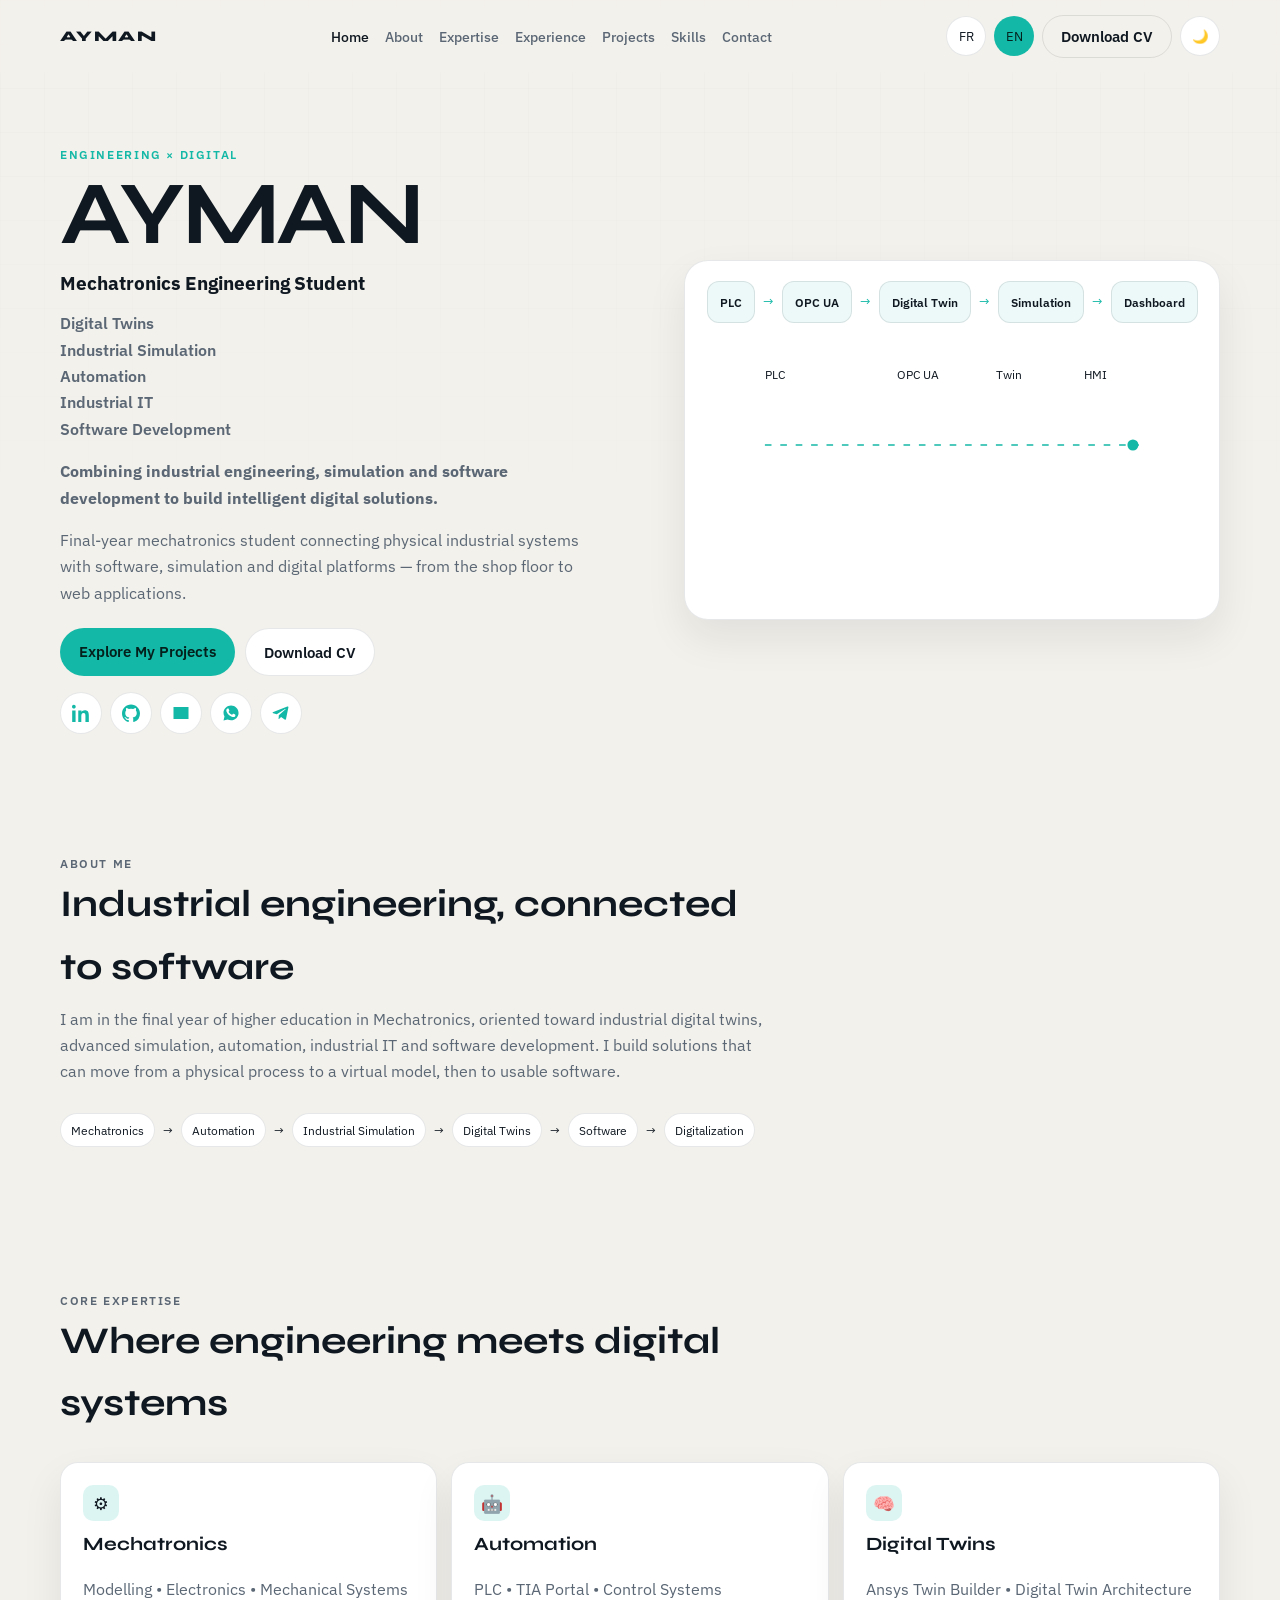
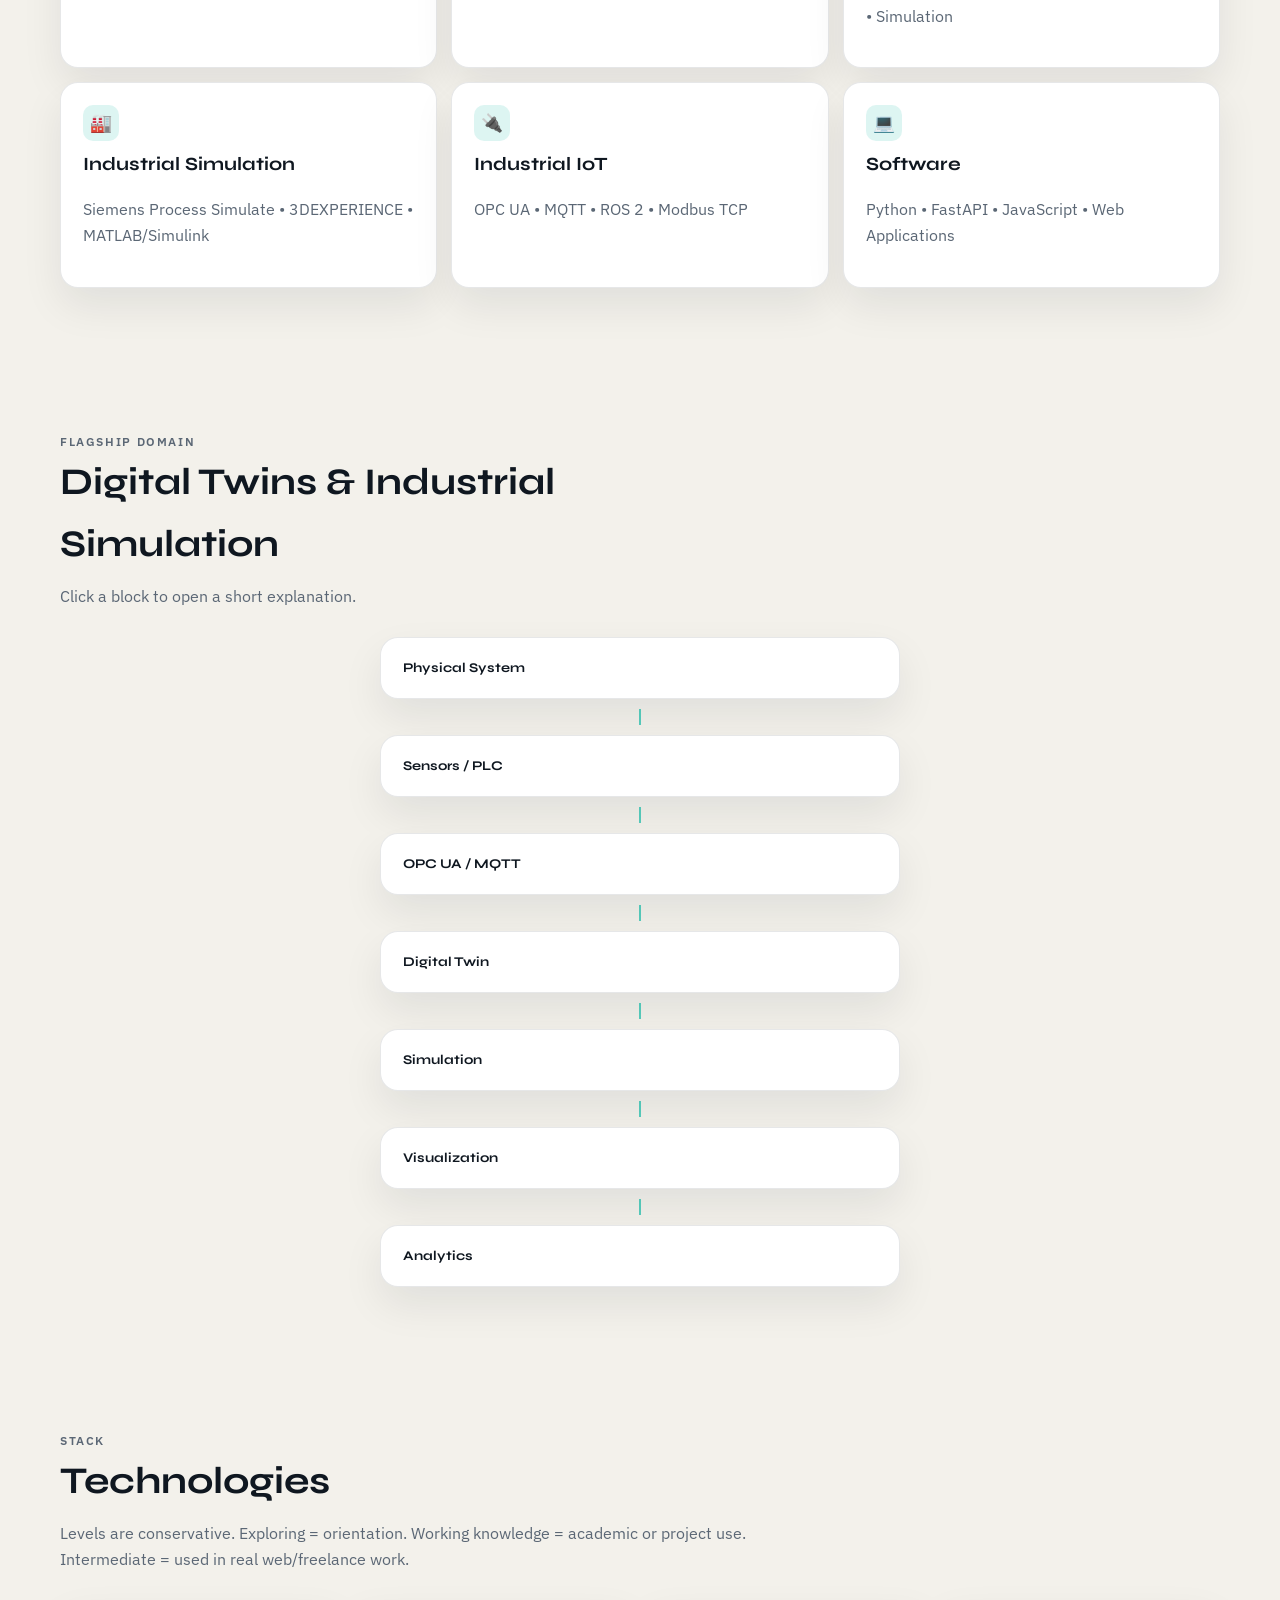
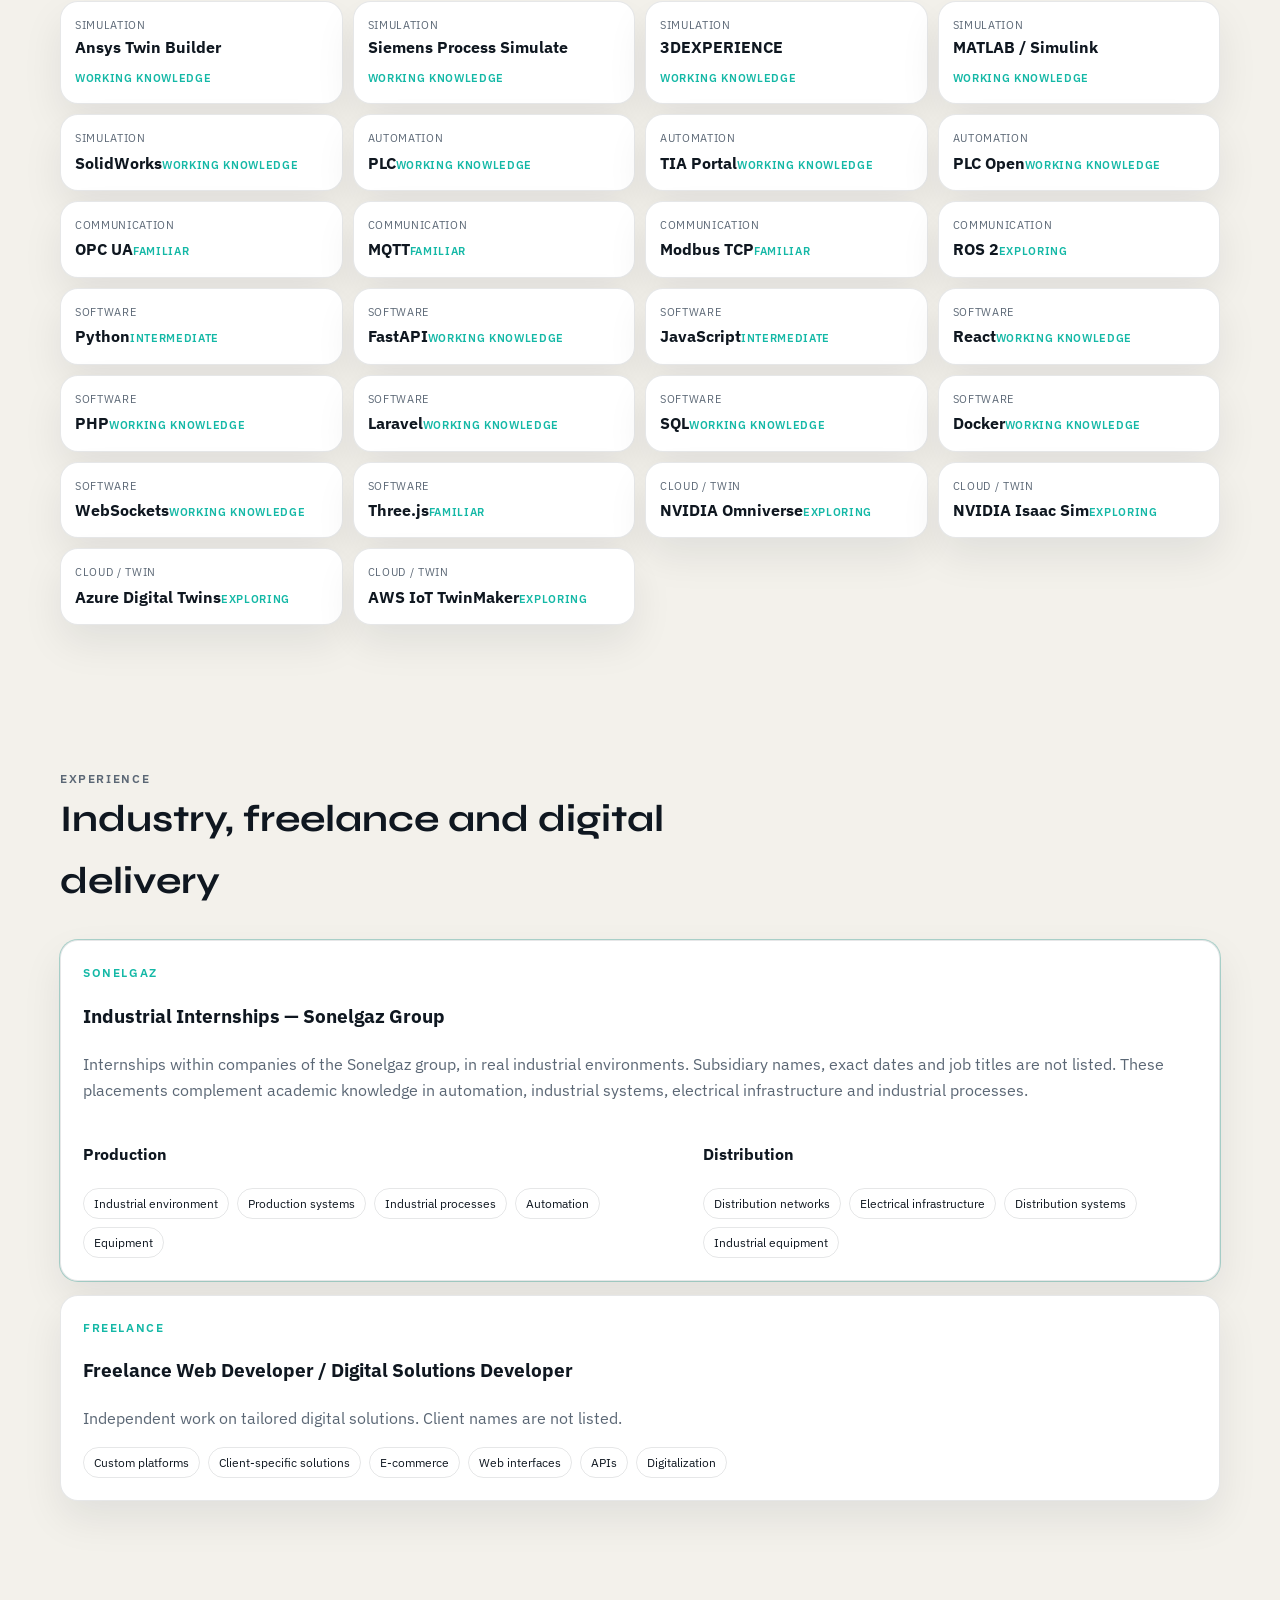
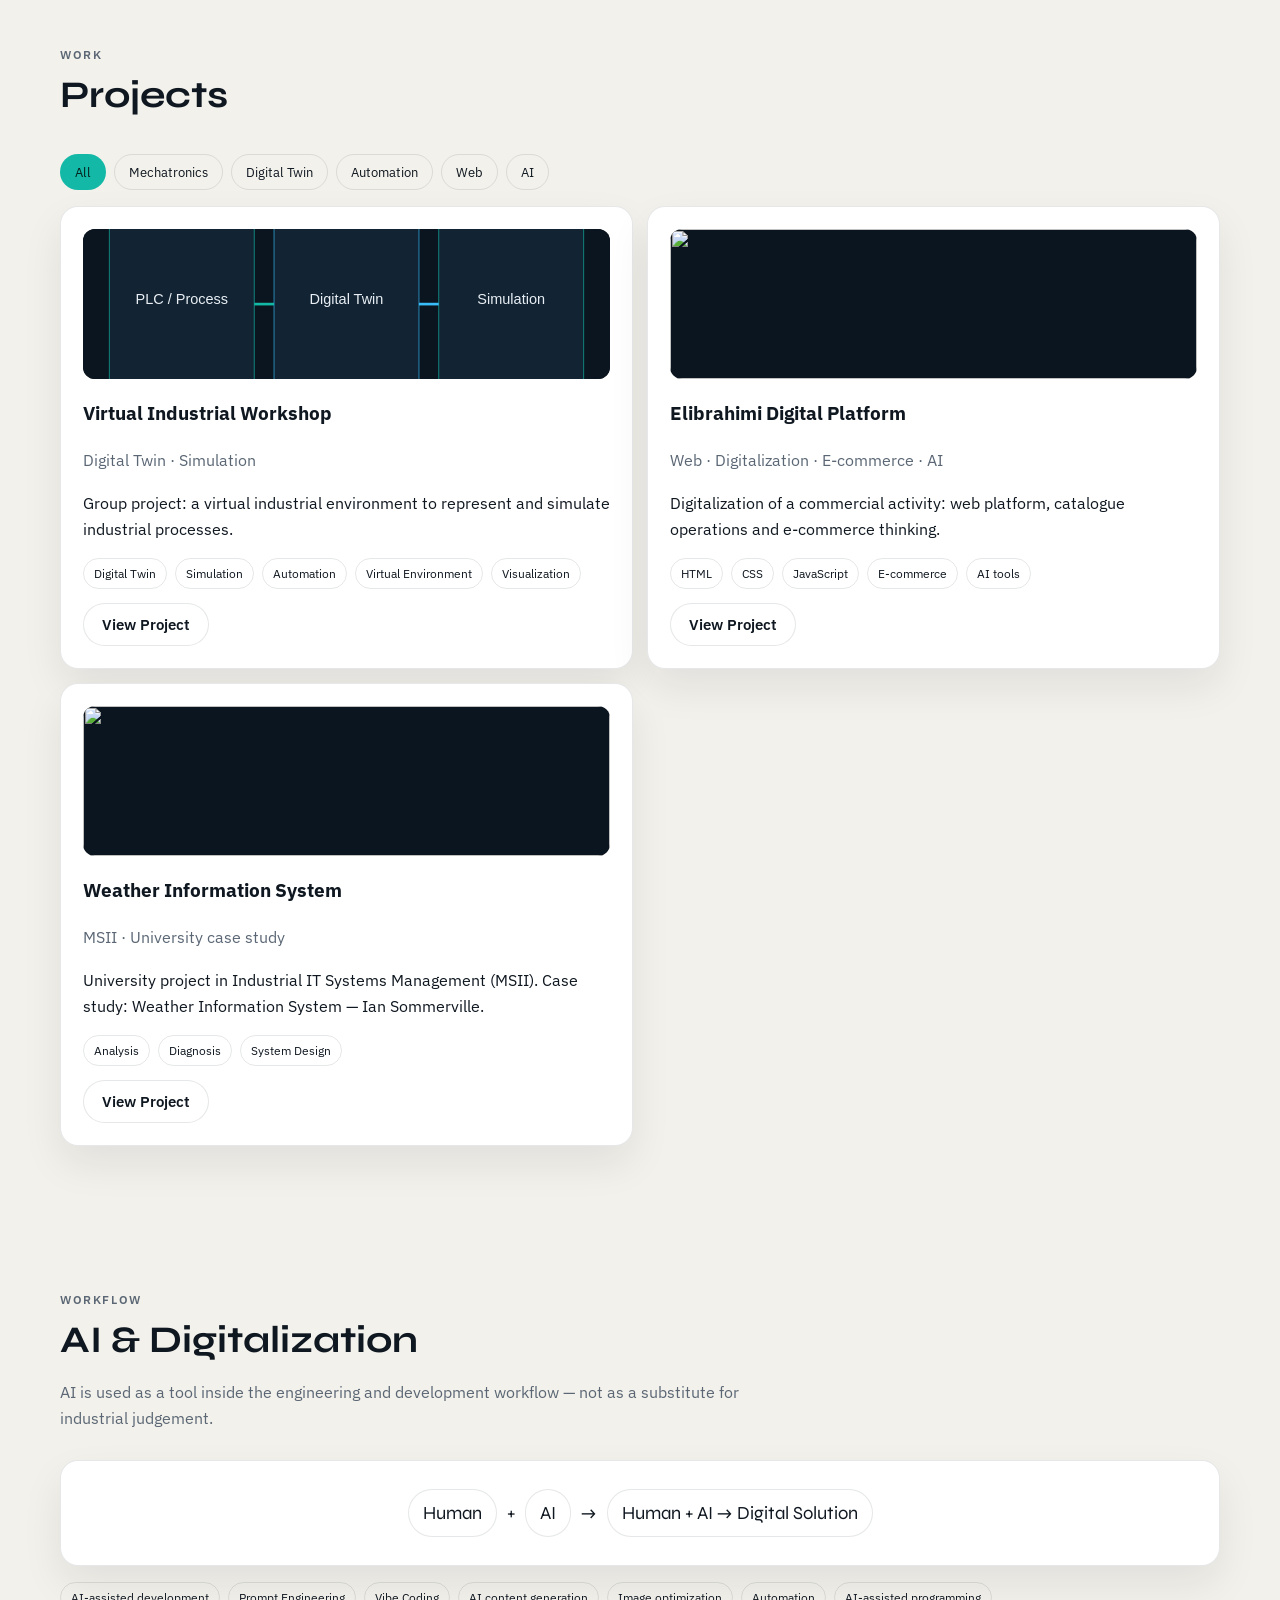
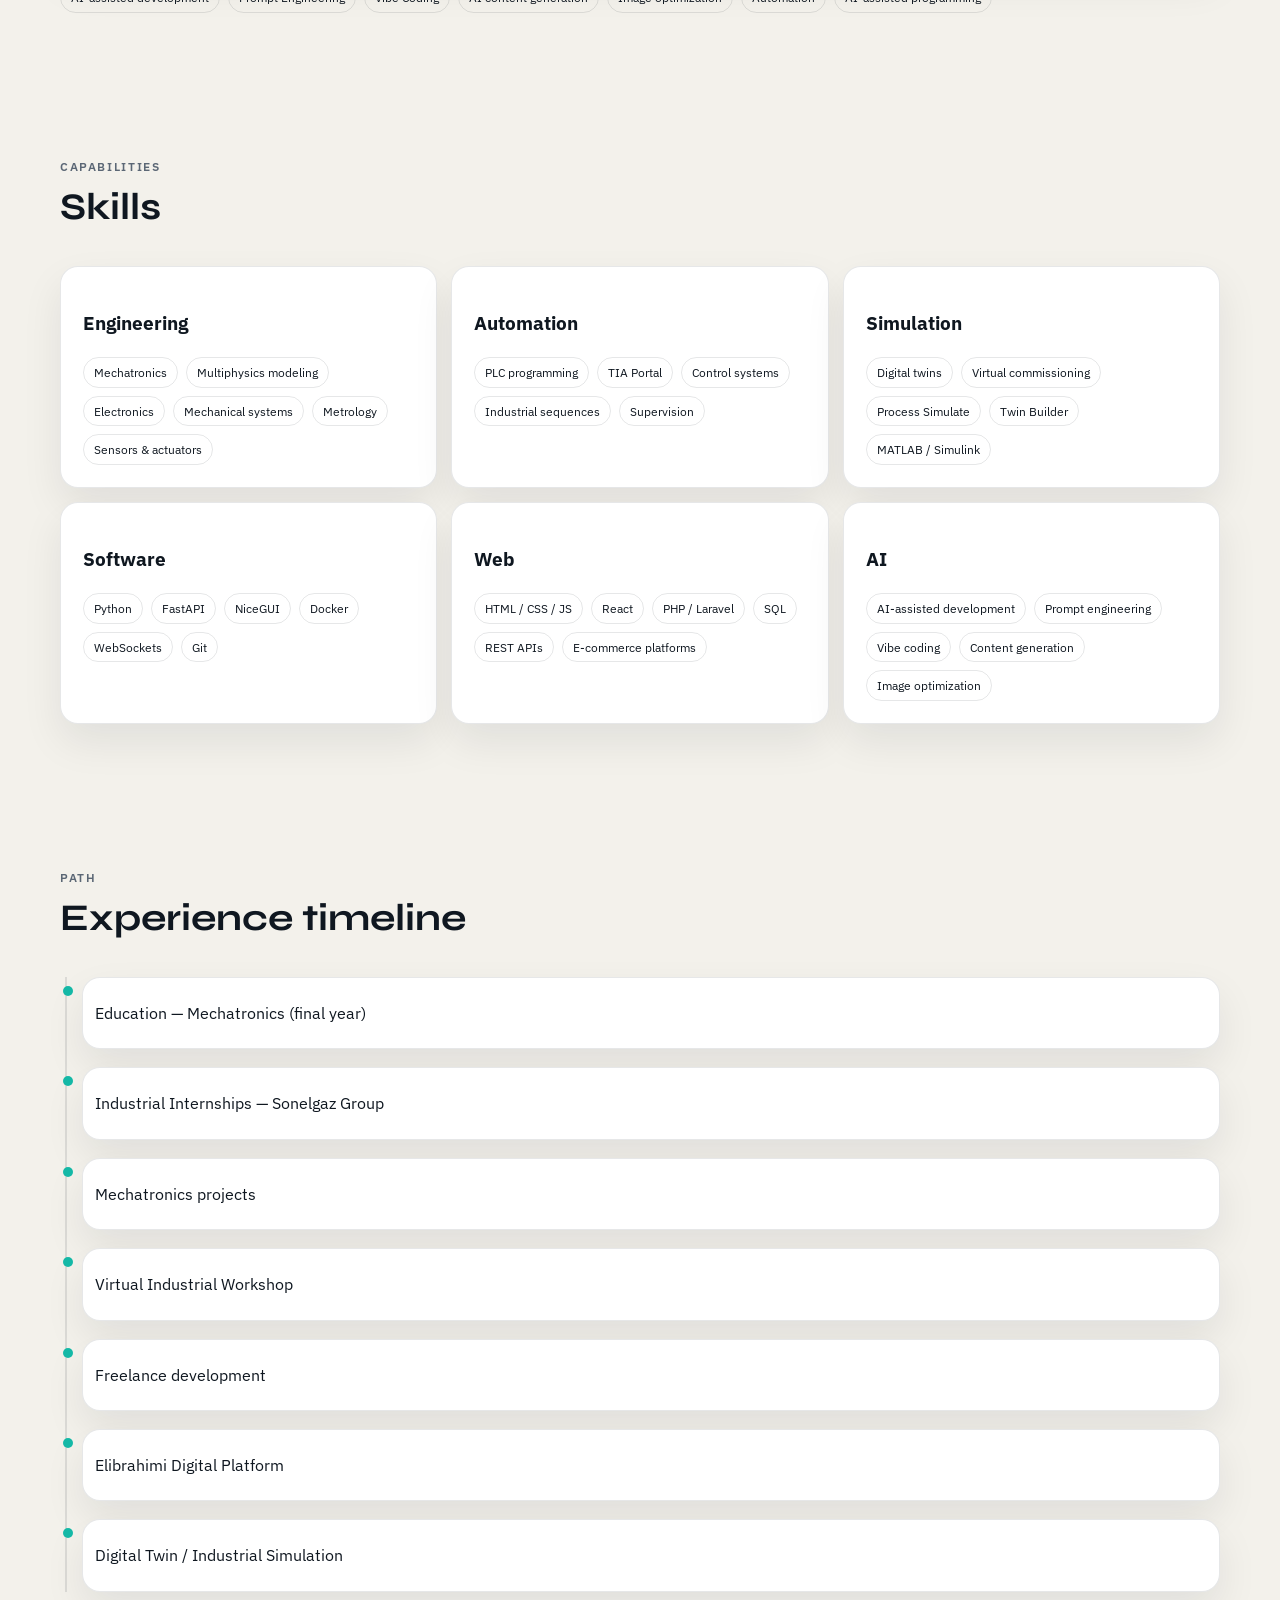
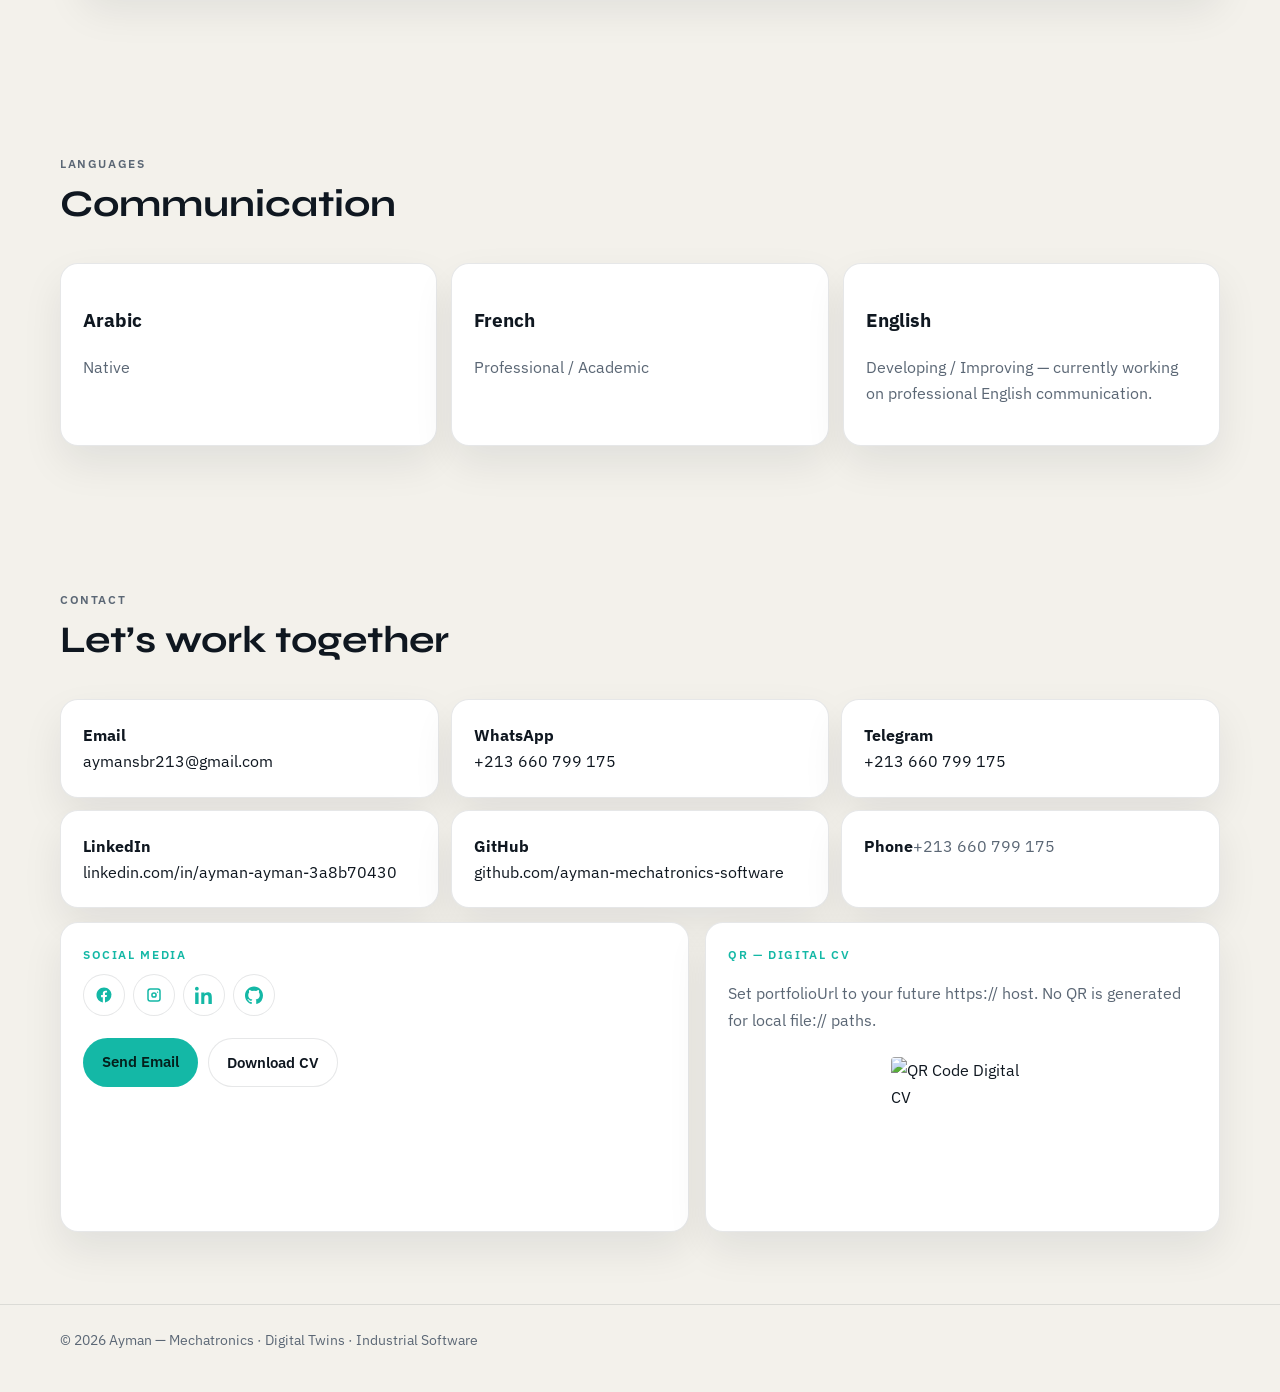
==== index.html @ 6cf3b220 "Publish mechatronics digital portfolio for GitHub Pages Co-authored-by: Cursor <cursoragent@cursor.c" ====
<!DOCTYPE html>
<html lang="en">
<head>
  <meta charset="UTF-8">
  <meta name="viewport" content="width=device-width, initial-scale=1.0">
  <title>Ayman — Mechatronics · Digital Twins · Industrial Automation</title>
  <meta name="description" content="Portfolio of Ayman, mechatronics engineering student: digital twins, industrial simulation, automation, industrial IT, software and web development.">
  <meta name="author" content="Ayman">
  <meta property="og:title" content="Ayman — Mechatronics Engineer / Digital Twin & Industrial Automation">
  <meta property="og:description" content="Combining industrial engineering, simulation and software development to build intelligent digital solutions.">
  <meta property="og:type" content="website">
  <meta name="theme-color" content="#070d14">
  <link rel="icon" href="assets/icons/favicon.svg">
  <link rel="preconnect" href="https://fonts.googleapis.com">
  <link rel="preconnect" href="https://fonts.gstatic.com" crossorigin>
  <link href="https://fonts.googleapis.com/css2?family=IBM+Plex+Sans:wght@400;500;600&amp;family=Syne:wght@700;800&amp;display=swap" rel="stylesheet">
  <link rel="stylesheet" href="css/style.css">
  <link rel="stylesheet" href="css/animations.css">
  <link rel="stylesheet" href="css/responsive.css">
</head>
<body>
  <a class="skip" href="#home">Skip to content</a>

  <header class="nav" id="navbar">
    <div class="wrap nav-inner">
      <a class="logo" href="#home">AYMAN</a>
      <nav aria-label="Primary">
        <ul class="nav-links">
          <li><a href="#home" data-i18n="nav.home">Home</a></li>
          <li><a href="#about" data-i18n="nav.about">About</a></li>
          <li><a href="#expertise" data-i18n="nav.expertise">Expertise</a></li>
          <li><a href="#experience" data-i18n="nav.experience">Experience</a></li>
          <li><a href="#projects" data-i18n="nav.projects">Projects</a></li>
          <li><a href="#skills" data-i18n="nav.skills">Skills</a></li>
          <li><a href="#contact" data-i18n="nav.contact">Contact</a></li>
        </ul>
      </nav>
      <div class="nav-actions">
        <button type="button" class="lang-btn" data-lang="fr" aria-label="Français">FR</button>
        <button type="button" class="lang-btn" data-lang="en" aria-label="English">EN</button>
        <button type="button" class="btn btn-ghost print-hide" id="btnPrint" data-i18n="nav.download">Download CV</button>
        <button type="button" class="icon-btn" id="themeToggle" aria-label="Toggle theme">🌙</button>
        <button type="button" class="hamburger" id="menuBtn" aria-label="Open menu" aria-expanded="false"><span></span><span></span><span></span></button>
      </div>
    </div>
    <div class="mobile-menu" id="mobileMenu"></div>
  </header>

  <main>
    <section class="hero" id="home">
      <div class="wrap hero-grid">
        <div>
          <p class="kicker reveal">Engineering × Digital</p>
          <h1 class="reveal d1">AYMAN</h1>
          <h2 class="reveal d2" data-i18n="hero.role">Mechatronics Engineering Student</h2>
          <ul class="stack-list reveal d2">
            <li data-i18n="hero.line1">Digital Twins</li>
            <li data-i18n="hero.line2">Industrial Simulation</li>
            <li data-i18n="hero.line3">Automation</li>
            <li data-i18n="hero.line4">Industrial IT</li>
            <li data-i18n="hero.line5">Software Development</li>
          </ul>
          <p class="lead reveal d3"><strong data-i18n="hero.pitch"></strong></p>
          <p class="lead reveal d3" data-i18n="hero.intro"></p>
          <div class="cta reveal d3">
            <a class="btn btn-primary" href="#projects" data-i18n="hero.projects">Explore My Projects</a>
            <button type="button" class="btn" id="btnPrintHero" data-i18n="nav.download">Download CV</button>
          </div>
          <div class="socials" id="heroSocials"></div>
        </div>
        <aside class="twin-visual reveal d2" aria-label="Industrial digital twin data flow">
          <div class="flow" id="heroFlow"></div>
          <svg class="twin-svg" id="dataSvg" viewBox="0 0 400 200" role="img" aria-label="Animated data path from PLC to dashboard">
            <path class="flow-line" d="M30 100 H370" />
            <circle class="packet" id="packet" r="5" cx="30" cy="100"></circle>
            <text x="30" y="40" fill="currentColor" font-size="11">PLC</text>
            <text x="150" y="40" fill="currentColor" font-size="11">OPC UA</text>
            <text x="240" y="40" fill="currentColor" font-size="11">Twin</text>
            <text x="320" y="40" fill="currentColor" font-size="11">HMI</text>
          </svg>
        </aside>
      </div>
    </section>

    <section id="about">
      <div class="wrap">
        <div class="section-head">
          <p class="kicker" data-i18n="about.kicker">About Me</p>
          <h2 data-i18n="about.title"></h2>
          <p data-i18n="about.body"></p>
        </div>
        <div class="timeline-row js-reveal">
          <span>Mechatronics</span>→<span>Automation</span>→<span>Industrial Simulation</span>→<span>Digital Twins</span>→<span>Software</span>→<span>Digitalization</span>
        </div>
      </div>
    </section>

    <section id="expertise">
      <div class="wrap">
        <div class="section-head">
          <p class="kicker" data-i18n="expertise.kicker">Core Expertise</p>
          <h2 data-i18n="expertise.title"></h2>
        </div>
        <div class="grid-3" id="expertiseGrid"></div>
      </div>
    </section>

    <section id="digital-twins">
      <div class="wrap">
        <div class="section-head">
          <p class="kicker" data-i18n="twin.kicker"></p>
          <h2 data-i18n="twin.title"></h2>
          <p data-i18n="twin.hint"></p>
        </div>
        <div class="dt-chain js-reveal" id="twinChain"></div>
      </div>
    </section>

    <section id="tech">
      <div class="wrap">
        <div class="section-head">
          <p class="kicker" data-i18n="tech.kicker"></p>
          <h2 data-i18n="tech.title"></h2>
          <p data-i18n="tech.note"></p>
        </div>
        <div class="tech-grid" id="techGrid"></div>
      </div>
    </section>

    <section id="experience">
      <div class="wrap">
        <div class="section-head">
          <p class="kicker" data-i18n="exp.kicker"></p>
          <h2 data-i18n="exp.title"></h2>
        </div>
        <article class="card js-reveal glow-soft">
          <p class="kicker">Sonelgaz</p>
          <h3 data-i18n="exp.sonelgaz"></h3>
          <p class="muted" data-i18n="exp.sonelgaz.body"></p>
          <div class="grid-2" style="margin-top:16px">
            <div>
              <h4 data-i18n="exp.prod">Production</h4>
              <ul class="chips"><li>Industrial environment</li><li>Production systems</li><li>Industrial processes</li><li>Automation</li><li>Equipment</li></ul>
            </div>
            <div>
              <h4 data-i18n="exp.dist">Distribution</h4>
              <ul class="chips"><li>Distribution networks</li><li>Electrical infrastructure</li><li>Distribution systems</li><li>Industrial equipment</li></ul>
            </div>
          </div>
        </article>
        <article class="card js-reveal" style="margin-top:14px">
          <p class="kicker">Freelance</p>
          <h3 data-i18n="exp.freelance"></h3>
          <p class="muted" data-i18n="exp.freelance.body"></p>
          <ul class="chips">
            <li>Custom platforms</li><li>Client-specific solutions</li><li>E-commerce</li>
            <li>Web interfaces</li><li>APIs</li><li>Digitalization</li>
          </ul>
        </article>
      </div>
    </section>

    <section id="projects">
      <div class="wrap">
        <div class="section-head">
          <p class="kicker" data-i18n="projects.kicker"></p>
          <h2 data-i18n="projects.title"></h2>
        </div>
        <div class="filters print-hide" id="projectFilters" role="tablist"></div>
        <div class="projects" id="projectGrid"></div>
      </div>
    </section>

    <section id="ai">
      <div class="wrap">
        <div class="section-head">
          <p class="kicker" data-i18n="ai.kicker"></p>
          <h2 data-i18n="ai.title"></h2>
          <p data-i18n="ai.body"></p>
        </div>
        <div class="card ai-formula js-reveal">
          <span class="ai-pill">Human</span>
          <span>+</span>
          <span class="ai-pill">AI</span>
          <span>→</span>
          <span class="ai-pill" data-i18n="ai.formula">Human + AI → Digital Solution</span>
        </div>
        <ul class="chips js-reveal" style="margin-top:16px">
          <li>AI-assisted development</li><li>Prompt Engineering</li><li>Vibe Coding</li>
          <li>AI content generation</li><li>Image optimization</li><li>Automation</li>
          <li>AI-assisted programming</li>
        </ul>
      </div>
    </section>

    <section id="skills">
      <div class="wrap">
        <div class="section-head">
          <p class="kicker" data-i18n="skills.kicker"></p>
          <h2 data-i18n="skills.title"></h2>
        </div>
        <div class="grid-3" id="skillsGrid"></div>
      </div>
    </section>

    <section id="timeline">
      <div class="wrap">
        <div class="section-head">
          <p class="kicker" data-i18n="time.kicker"></p>
          <h2 data-i18n="time.title"></h2>
        </div>
        <div class="v-timeline" id="pathTimeline"></div>
      </div>
    </section>

    <section id="languages">
      <div class="wrap">
        <div class="section-head">
          <p class="kicker" data-i18n="lang.kicker"></p>
          <h2 data-i18n="lang.title"></h2>
        </div>
        <div class="grid-3">
          <article class="card"><h3 data-i18n="lang.ar"></h3><p class="muted" data-i18n="lang.ar.l"></p></article>
          <article class="card"><h3 data-i18n="lang.fr"></h3><p class="muted" data-i18n="lang.fr.l"></p></article>
          <article class="card"><h3 data-i18n="lang.en"></h3><p class="muted" data-i18n="lang.en.l"></p></article>
        </div>
      </div>
    </section>

    <section id="contact">
      <div class="wrap">
        <div class="section-head">
          <p class="kicker" data-i18n="contact.kicker"></p>
          <h2 data-i18n="contact.title"></h2>
        </div>
        <div class="contact-grid" id="contactGrid"></div>
        <div class="grid-2" style="margin-top:14px">
          <article class="card">
            <p class="kicker" data-i18n="contact.social"></p>
            <div class="socials" id="contactSocials"></div>
            <div class="cta">
              <a class="btn btn-primary" id="mailBtn" href="mailto:aymansbr213@gmail.com" data-i18n="contact.send">Send Email</a>
              <button type="button" class="btn print-hide" id="btnPrint2" data-i18n="nav.download">Download CV</button>
            </div>
          </article>
          <article class="card qr">
            <p class="kicker" data-i18n="contact.qr"></p>
            <p class="muted" id="qrHint" data-i18n="contact.qr.hint"></p>
            <div id="qrMount"></div>
          </article>
        </div>
      </div>
    </section>
  </main>

  <footer>
    <div class="wrap">© <span id="year"></span> Ayman — <span data-i18n="footer"></span></div>
  </footer>

  <div class="modal" id="modal" role="dialog" aria-modal="true" aria-labelledby="modalTitle" hidden>
    <div class="modal-panel">
      <h3 id="modalTitle"></h3>
      <div id="modalBody"></div>
      <button type="button" class="btn" id="modalClose" data-i18n="projects.close">Close</button>
    </div>
  </div>

  <script src="js/config.js"></script>
  <script src="js/i18n.js"></script>
  <script src="js/navigation.js"></script>
  <script src="js/animations.js"></script>
  <script src="js/projects.js"></script>
  <script src="js/skills.js"></script>
  <script src="js/contact.js"></script>
  <script src="js/main.js"></script>
</body>
</html>
---- css/style.css ----
/* Design system — Industrial / Digital / Engineering / Premium */
:root {
  --primary: #14b8a6;
  --primary-2: #0f766e;
  --secondary: #38bdf8;
  --background: #f3f1eb;
  --surface: #ffffff;
  --text: #0f1720;
  --muted: #5b6775;
  --border: rgba(15, 23, 32, 0.1);
  --shadow: 0 18px 40px rgba(15, 23, 32, 0.08);
  --glow: rgba(20, 184, 166, 0.16);
  --nav: rgba(243, 241, 235, 0.88);
  --radius: 18px;
  --radius-sm: 10px;
  --space: 8px;
  --max: 1160px;
  --font: "IBM Plex Sans", system-ui, sans-serif;
  --display: "Syne", "IBM Plex Sans", sans-serif;
  --focus: 2px solid var(--primary);
}

html[data-theme="dark"] {
  --background: #070d14;
  --surface: #101922;
  --text: #e8eef4;
  --muted: #93a4b3;
  --border: rgba(232, 238, 244, 0.1);
  --shadow: 0 18px 40px rgba(0, 0, 0, 0.35);
  --glow: rgba(20, 184, 166, 0.14);
  --nav: rgba(7, 13, 20, 0.84);
  --primary: #2dd4bf;
  --secondary: #7dd3fc;
}

*, *::before, *::after { box-sizing: border-box; }
html { scroll-behavior: smooth; }
body {
  margin: 0;
  font-family: var(--font);
  background:
    radial-gradient(800px 360px at 88% -8%, var(--glow), transparent 60%),
    var(--background);
  color: var(--text);
  line-height: 1.65;
}
body::before {
  content: "";
  position: fixed;
  inset: 0;
  pointer-events: none;
  opacity: 0.16;
  background-image:
    linear-gradient(var(--border) 1px, transparent 1px),
    linear-gradient(90deg, var(--border) 1px, transparent 1px);
  background-size: 44px 44px;
  mask-image: linear-gradient(#000, transparent 70%);
}
img { max-width: 100%; display: block; }
a { color: inherit; }
button, a { -webkit-tap-highlight-color: transparent; }
:focus-visible { outline: var(--focus); outline-offset: 3px; }

.skip {
  position: absolute;
  left: -999px;
  top: 8px;
  z-index: 80;
  background: var(--primary);
  color: #04201c;
  padding: 8px 12px;
}
.skip:focus { left: 8px; }

.wrap {
  width: min(var(--max), calc(100% - 36px));
  margin: 0 auto;
  position: relative;
}

/* Navbar */
.nav {
  position: sticky;
  top: 0;
  z-index: 50;
  backdrop-filter: blur(16px);
  background: var(--nav);
  border-bottom: 1px solid transparent;
  transition: border-color 0.25s ease, box-shadow 0.25s ease;
}
.nav.is-scrolled {
  border-bottom-color: var(--border);
  box-shadow: var(--shadow);
}
.nav-inner {
  display: flex;
  align-items: center;
  justify-content: space-between;
  min-height: 72px;
  gap: 12px;
}
.logo {
  font-family: var(--display);
  font-weight: 800;
  letter-spacing: 0.12em;
  text-decoration: none;
  font-size: 0.92rem;
}
.nav-links {
  display: flex;
  gap: 16px;
  list-style: none;
  margin: 0;
  padding: 0;
}
.nav-links a {
  text-decoration: none;
  color: var(--muted);
  font-size: 0.88rem;
  font-weight: 500;
}
.nav-links a:hover,
.nav-links a[aria-current="true"] { color: var(--text); }
.nav-actions { display: flex; align-items: center; gap: 8px; }

.btn, .icon-btn, .lang-btn {
  border: 1px solid var(--border);
  background: var(--surface);
  color: var(--text);
  border-radius: 999px;
  cursor: pointer;
  font-family: inherit;
}
.icon-btn, .lang-btn {
  min-width: 40px;
  height: 40px;
  display: grid;
  place-items: center;
  padding: 0 10px;
}
.lang-btn[aria-pressed="true"] {
  background: var(--primary);
  color: #04201c;
  border-color: transparent;
}
.btn {
  text-decoration: none;
  padding: 11px 18px;
  font-weight: 600;
  font-size: 0.92rem;
  display: inline-flex;
  align-items: center;
  gap: 8px;
}
.btn-primary {
  background: var(--primary);
  color: #04201c;
  border-color: transparent;
}
.btn-ghost { background: transparent; }
.hamburger {
  display: none;
  width: 40px;
  height: 40px;
  border: 1px solid var(--border);
  border-radius: var(--radius-sm);
  background: transparent;
  cursor: pointer;
}
.hamburger span {
  display: block;
  width: 17px;
  height: 2px;
  margin: 4px auto;
  background: var(--text);
  transition: transform 0.2s ease, opacity 0.2s ease;
}
.hamburger.is-open span:nth-child(1) { transform: translateY(6px) rotate(45deg); }
.hamburger.is-open span:nth-child(2) { opacity: 0; }
.hamburger.is-open span:nth-child(3) { transform: translateY(-6px) rotate(-45deg); }
.mobile-menu { display: none; }
.mobile-menu.is-open {
  display: block;
  border-top: 1px solid var(--border);
  padding: 8px 18px 16px;
}
.mobile-menu a { display: block; padding: 10px 0; text-decoration: none; }

/* Hero */
.hero { padding: 72px 0 48px; }
.hero-grid {
  display: grid;
  grid-template-columns: 1.05fr 0.95fr;
  gap: 32px;
  align-items: center;
}
.kicker {
  color: var(--primary);
  letter-spacing: 0.14em;
  text-transform: uppercase;
  font-size: 0.72rem;
  font-weight: 600;
  margin: 0 0 10px;
}
.hero h1 {
  font-family: var(--display);
  font-size: clamp(3rem, 7vw, 5.6rem);
  line-height: 0.9;
  margin: 0 0 12px;
  letter-spacing: -0.04em;
}
.hero h2 { margin: 0 0 12px; font-size: 1.2rem; }
.stack-list {
  margin: 0 0 16px;
  padding: 0;
  list-style: none;
  color: var(--muted);
  font-weight: 600;
}
.lead { color: var(--muted); max-width: 540px; }
.cta { display: flex; flex-wrap: wrap; gap: 10px; margin: 22px 0 16px; }
.socials { display: flex; flex-wrap: wrap; gap: 8px; }
.socials a {
  width: 42px;
  height: 42px;
  border: 1px solid var(--border);
  border-radius: 50%;
  display: grid;
  place-items: center;
  background: var(--surface);
  position: relative;
}
.socials a img { width: 18px; height: 18px; }
.socials a:hover { transform: translateY(-2px); }
.tooltip {
  position: absolute;
  bottom: calc(100% + 8px);
  left: 50%;
  transform: translateX(-50%);
  background: var(--text);
  color: var(--background);
  font-size: 0.7rem;
  padding: 4px 8px;
  border-radius: 6px;
  white-space: nowrap;
  opacity: 0;
  pointer-events: none;
}
.socials a:hover .tooltip,
.socials a:focus-visible .tooltip { opacity: 1; }

/* Twin visual */
.twin-visual {
  background: var(--surface);
  border: 1px solid var(--border);
  border-radius: 24px;
  padding: 20px;
  box-shadow: var(--shadow);
  min-height: 360px;
}
.flow {
  display: flex;
  flex-wrap: wrap;
  justify-content: center;
  gap: 8px;
  align-items: center;
}
.flow-node {
  border: 1px solid var(--border);
  border-radius: 12px;
  padding: 10px 12px;
  font-size: 0.78rem;
  font-weight: 600;
  background: color-mix(in srgb, var(--primary) 8%, var(--surface));
}
.flow-arrow { color: var(--primary); font-size: 0.8rem; }
.twin-svg { width: 100%; height: 220px; margin-top: 12px; }
.packet { fill: var(--primary); }

section { padding: 72px 0; }
.section-head { margin-bottom: 28px; max-width: 720px; }
.section-head h2 {
  font-family: var(--display);
  font-size: clamp(1.6rem, 3.4vw, 2.35rem);
  margin: 0 0 8px;
}
.section-head p { margin: 0; color: var(--muted); }

.card, .skill-card, .project-card, .tech-card {
  background: var(--surface);
  border: 1px solid var(--border);
  border-radius: var(--radius);
  padding: 22px;
  box-shadow: var(--shadow);
}
.grid-2 { display: grid; grid-template-columns: 1.1fr 0.9fr; gap: 16px; }
.grid-3 { display: grid; grid-template-columns: repeat(3, 1fr); gap: 14px; }
.chips { display: flex; flex-wrap: wrap; gap: 8px; margin: 12px 0 0; padding: 0; list-style: none; }
.chips li, .badge {
  border: 1px solid var(--border);
  border-radius: 999px;
  padding: 4px 10px;
  font-size: 0.78rem;
}
.muted { color: var(--muted); }
.timeline-row {
  display: flex;
  flex-wrap: wrap;
  gap: 8px;
  align-items: center;
  margin-top: 18px;
  font-size: 0.78rem;
}
.timeline-row span {
  border: 1px solid var(--border);
  border-radius: 999px;
  padding: 6px 10px;
  background: var(--surface);
}

.expertise-card h3 { margin: 8px 0 6px; font-family: var(--display); }
.icon-mark {
  width: 36px;
  height: 36px;
  border-radius: 10px;
  display: grid;
  place-items: center;
  background: color-mix(in srgb, var(--primary) 14%, transparent);
  font-size: 1.1rem;
}

.dt-chain { display: grid; gap: 10px; max-width: 520px; margin: 0 auto; }
.dt-node {
  width: 100%;
  text-align: left;
  cursor: pointer;
  font-family: inherit;
  color: var(--text);
}
.dt-node strong { display: block; font-family: var(--display); }
.dt-connector {
  width: 2px;
  height: 16px;
  background: var(--primary);
  margin: 0 auto;
  opacity: 0.7;
}

.tech-grid { display: grid; grid-template-columns: repeat(4, 1fr); gap: 10px; }
.tech-card { padding: 14px; }
.tech-card .cat { font-size: 0.7rem; color: var(--muted); text-transform: uppercase; letter-spacing: 0.06em; }
.level {
  display: inline-block;
  margin-top: 8px;
  font-size: 0.7rem;
  letter-spacing: 0.06em;
  text-transform: uppercase;
  color: var(--primary);
  font-weight: 600;
}

.filters { display: flex; flex-wrap: wrap; gap: 8px; margin-bottom: 16px; }
.filters button {
  border: 1px solid var(--border);
  background: transparent;
  color: var(--text);
  border-radius: 999px;
  padding: 8px 14px;
  cursor: pointer;
  font-family: inherit;
}
.filters button[aria-pressed="true"] {
  background: var(--primary);
  color: #04201c;
  border-color: transparent;
}
.projects { display: grid; grid-template-columns: repeat(2, 1fr); gap: 14px; }
.project-card img {
  width: 100%;
  height: 150px;
  object-fit: cover;
  border-radius: 12px;
  margin-bottom: 12px;
  background: #0b1520;
}
.project-card[hidden] { display: none !important; }

.v-timeline { position: relative; padding-left: 22px; }
.v-timeline::before {
  content: "";
  position: absolute;
  left: 5px;
  top: 0;
  bottom: 0;
  width: 2px;
  background: var(--border);
}
.v-item { position: relative; margin-bottom: 18px; padding-left: 12px; }
.v-item::before {
  content: "";
  position: absolute;
  left: -20px;
  top: 8px;
  width: 10px;
  height: 10px;
  border-radius: 50%;
  background: var(--primary);
}

.ai-formula {
  display: flex;
  flex-wrap: wrap;
  gap: 10px;
  align-items: center;
  justify-content: center;
  padding: 28px 16px;
  text-align: center;
  font-family: var(--display);
  font-size: 1.15rem;
}
.ai-pill {
  border: 1px solid var(--border);
  border-radius: 999px;
  padding: 8px 14px;
  background: var(--surface);
}

.contact-grid { display: grid; grid-template-columns: repeat(3, 1fr); gap: 12px; }
.contact-grid a { text-decoration: none; display: block; }
.qr img { width: 160px; height: 160px; margin: 12px auto 0; background: #fff; padding: 8px; border-radius: 12px; }

.modal {
  position: fixed;
  inset: 0;
  z-index: 70;
  display: none;
  place-items: center;
  padding: 20px;
  background: rgba(4, 10, 16, 0.55);
}
.modal.is-open { display: grid; }
.modal-panel {
  width: min(680px, 100%);
  max-height: 86vh;
  overflow: auto;
  background: var(--surface);
  color: var(--text);
  border-radius: 20px;
  padding: 24px;
  border: 1px solid var(--border);
}
footer {
  border-top: 1px solid var(--border);
  padding: 24px 0 40px;
  color: var(--muted);
  font-size: 0.88rem;
}

@media print {
  :root, html[data-theme="dark"] {
    --background: #fff;
    --surface: #fff;
    --text: #111;
    --muted: #444;
    --border: #ddd;
    --shadow: none;
  }
  body { background: #fff; }
  body::before, .nav, .hamburger, .mobile-menu, .cta, .filters, .print-hide, .icon-btn, .lang-btn, .twin-visual, .modal { display: none !important; }
  .hero-grid, .grid-2, .grid-3, .projects, .contact-grid, .tech-grid { grid-template-columns: 1fr !important; }
  .card, .project-card { break-inside: avoid; box-shadow: none; }
  .project-card[hidden] { display: block !important; }
}
---- css/animations.css ----
/* Motion — keep light; disabled when prefers-reduced-motion */
.reveal {
  opacity: 0;
  transform: translateY(16px);
  animation: rise 0.7s ease forwards;
}
.d1 { animation-delay: 0.08s; }
.d2 { animation-delay: 0.16s; }
.d3 { animation-delay: 0.24s; }
@keyframes rise {
  to { opacity: 1; transform: none; }
}

.btn, .icon-btn, .card, .expertise-card, .tech-card, .project-card, .dt-node {
  transition: transform 0.22s ease, box-shadow 0.22s ease, border-color 0.22s ease;
}
.btn:hover, .icon-btn:hover {
  transform: translateY(-2px);
  box-shadow: var(--shadow);
}
.expertise-card:hover, .tech-card:hover, .project-card:hover, .dt-node:hover {
  transform: translateY(-4px);
}

.js-reveal { opacity: 0; transform: translateY(14px); }
.js-reveal.is-inview,
.v-item.is-inview,
.tech-card.is-inview,
.expertise-card.is-inview { animation: rise 0.6s ease forwards; }

.glow-soft {
  box-shadow: 0 0 0 1px color-mix(in srgb, var(--primary) 25%, var(--border)), var(--shadow);
}

@keyframes dash {
  to { stroke-dashoffset: -40; }
}
.flow-line {
  stroke: var(--primary);
  stroke-width: 1.5;
  fill: none;
  stroke-dasharray: 6 8;
  animation: dash 1.4s linear infinite;
}

.modal-panel {
  animation: pop 0.22s ease;
}
@keyframes pop {
  from { opacity: 0; transform: translateY(10px) scale(0.98); }
  to { opacity: 1; transform: none; }
}

@media (prefers-reduced-motion: reduce) {
  html { scroll-behavior: auto; }
  .reveal, .is-inview, .modal-panel, .flow-line, .btn, .card, .expertise-card {
    animation: none !important;
    transition: none !important;
    opacity: 1 !important;
    transform: none !important;
  }
}
---- css/responsive.css ----
@media (max-width: 1020px) {
  .hero-grid,
  .grid-2,
  .grid-3,
  .projects,
  .contact-grid { grid-template-columns: 1fr 1fr; }
  .tech-grid { grid-template-columns: 1fr 1fr; }
}

@media (max-width: 760px) {
  .nav-links,
  .nav-actions .btn { display: none; }
  .hamburger { display: block; }
  .hero-grid,
  .grid-2,
  .grid-3,
  .projects,
  .contact-grid,
  .tech-grid { grid-template-columns: 1fr; }
  .hero { padding-top: 36px; }
  .twin-svg { height: 180px; }
  .socials a { width: 44px; height: 44px; }
}
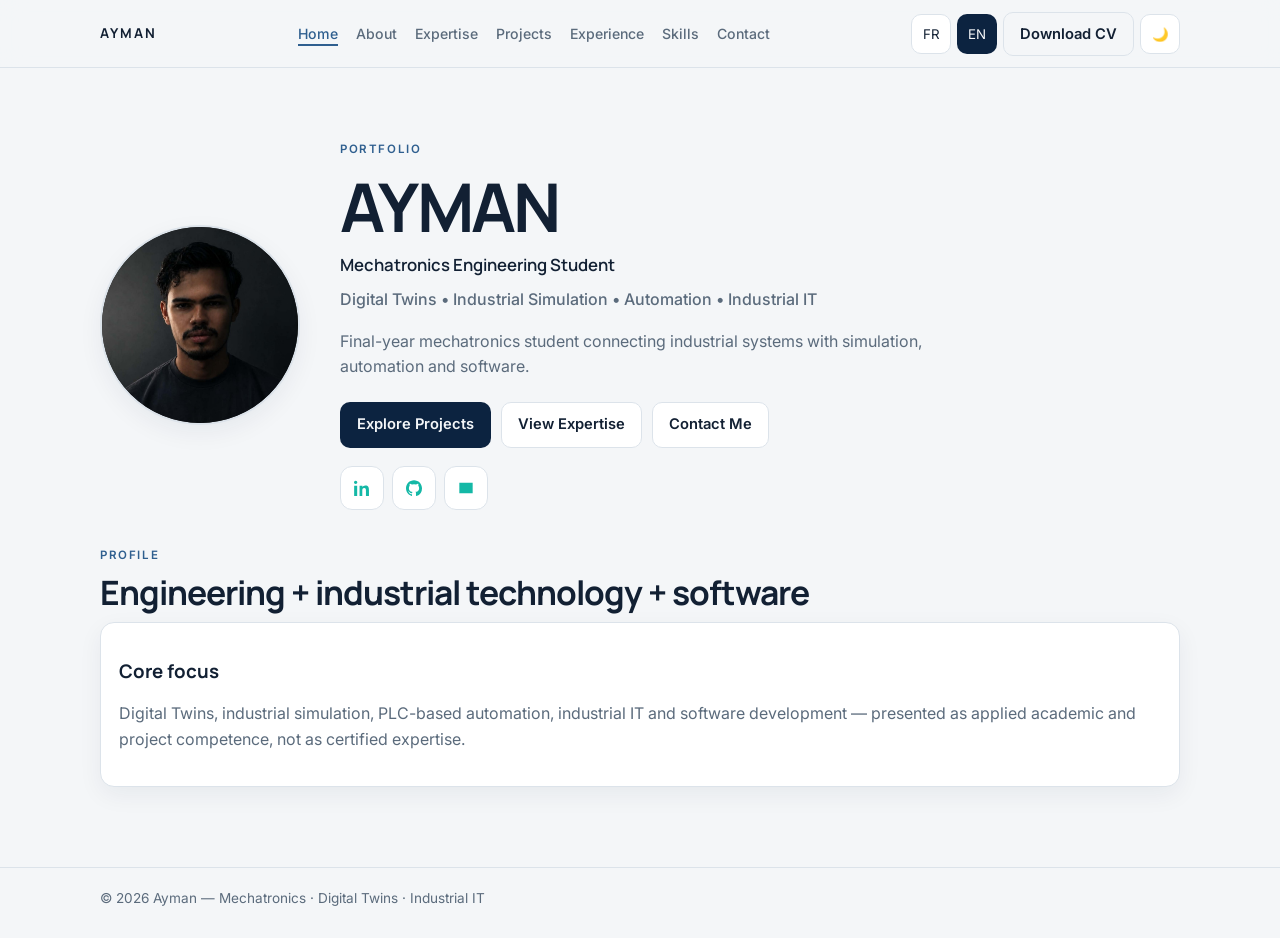
==== commit 7b74d99d: "Publish the multi-page portfolio with portrait photo. Restructure into separate pages, remove the El" ====
--- a/index.html
+++ b/index.html
@@ -3,275 +3,58 @@
 <head>
   <meta charset="UTF-8">
   <meta name="viewport" content="width=device-width, initial-scale=1.0">
-  <title>Ayman — Mechatronics · Digital Twins · Industrial Automation</title>
-  <meta name="description" content="Portfolio of Ayman, mechatronics engineering student: digital twins, industrial simulation, automation, industrial IT, software and web development.">
-  <meta name="author" content="Ayman">
-  <meta property="og:title" content="Ayman — Mechatronics Engineer / Digital Twin & Industrial Automation">
-  <meta property="og:description" content="Combining industrial engineering, simulation and software development to build intelligent digital solutions.">
+  <title>Ayman — Mechatronics Engineering Student</title>
+  <meta name="description" content="Ayman, final-year mechatronics student: digital twins, industrial simulation, automation and industrial IT.">
+  <meta property="og:title" content="Ayman — Mechatronics · Digital Twins · Automation">
+  <meta property="og:description" content="Engineering, industrial technology and software.">
   <meta property="og:type" content="website">
-  <meta name="theme-color" content="#070d14">
+  <meta property="og:image" content="https://ayman-mechatronics-software.github.io/portfolio/assets/images/ayman.jpg">
+  <meta name="theme-color" content="#0c2340">
   <link rel="icon" href="assets/icons/favicon.svg">
   <link rel="preconnect" href="https://fonts.googleapis.com">
   <link rel="preconnect" href="https://fonts.gstatic.com" crossorigin>
-  <link href="https://fonts.googleapis.com/css2?family=IBM+Plex+Sans:wght@400;500;600&amp;family=Syne:wght@700;800&amp;display=swap" rel="stylesheet">
+  <link href="https://fonts.googleapis.com/css2?family=Inter:wght@400;500;600&amp;family=Manrope:wght@600;700;800&amp;display=swap" rel="stylesheet">
   <link rel="stylesheet" href="css/style.css">
   <link rel="stylesheet" href="css/animations.css">
   <link rel="stylesheet" href="css/responsive.css">
 </head>
-<body>
-  <a class="skip" href="#home">Skip to content</a>
-
-  <header class="nav" id="navbar">
-    <div class="wrap nav-inner">
-      <a class="logo" href="#home">AYMAN</a>
-      <nav aria-label="Primary">
-        <ul class="nav-links">
-          <li><a href="#home" data-i18n="nav.home">Home</a></li>
-          <li><a href="#about" data-i18n="nav.about">About</a></li>
-          <li><a href="#expertise" data-i18n="nav.expertise">Expertise</a></li>
-          <li><a href="#experience" data-i18n="nav.experience">Experience</a></li>
-          <li><a href="#projects" data-i18n="nav.projects">Projects</a></li>
-          <li><a href="#skills" data-i18n="nav.skills">Skills</a></li>
-          <li><a href="#contact" data-i18n="nav.contact">Contact</a></li>
-        </ul>
-      </nav>
-      <div class="nav-actions">
-        <button type="button" class="lang-btn" data-lang="fr" aria-label="Français">FR</button>
-        <button type="button" class="lang-btn" data-lang="en" aria-label="English">EN</button>
-        <button type="button" class="btn btn-ghost print-hide" id="btnPrint" data-i18n="nav.download">Download CV</button>
-        <button type="button" class="icon-btn" id="themeToggle" aria-label="Toggle theme">🌙</button>
-        <button type="button" class="hamburger" id="menuBtn" aria-label="Open menu" aria-expanded="false"><span></span><span></span><span></span></button>
-      </div>
-    </div>
-    <div class="mobile-menu" id="mobileMenu"></div>
-  </header>
-
-  <main>
-    <section class="hero" id="home">
-      <div class="wrap hero-grid">
+<body data-page="home" data-root="">
+  <a class="skip" href="#content">Skip to content</a>
+  <header class="nav" id="site-nav"></header>
+  <main id="content">
+    <section class="hero wrap">
+      <div class="hero-layout">
+        <img class="portrait reveal" src="assets/images/ayman.jpg" width="200" height="200" alt="Portrait of Ayman">
         <div>
-          <p class="kicker reveal">Engineering × Digital</p>
-          <h1 class="reveal d1">AYMAN</h1>
-          <h2 class="reveal d2" data-i18n="hero.role">Mechatronics Engineering Student</h2>
-          <ul class="stack-list reveal d2">
-            <li data-i18n="hero.line1">Digital Twins</li>
-            <li data-i18n="hero.line2">Industrial Simulation</li>
-            <li data-i18n="hero.line3">Automation</li>
-            <li data-i18n="hero.line4">Industrial IT</li>
-            <li data-i18n="hero.line5">Software Development</li>
-          </ul>
-          <p class="lead reveal d3"><strong data-i18n="hero.pitch"></strong></p>
-          <p class="lead reveal d3" data-i18n="hero.intro"></p>
-          <div class="cta reveal d3">
-            <a class="btn btn-primary" href="#projects" data-i18n="hero.projects">Explore My Projects</a>
-            <button type="button" class="btn" id="btnPrintHero" data-i18n="nav.download">Download CV</button>
+          <p class="kicker reveal">Portfolio</p>
+          <h1 class="reveal">AYMAN</h1>
+          <h2 class="reveal d1" data-i18n="hero.role"></h2>
+          <p class="hero-meta reveal d1" data-i18n="hero.meta"></p>
+          <p class="lead reveal d2" data-i18n="hero.intro"></p>
+          <div class="cta reveal d2">
+            <a class="btn btn-primary" href="projects.html" data-i18n="hero.projects"></a>
+            <a class="btn" href="expertise.html" data-i18n="hero.expertise"></a>
+            <a class="btn" href="contact.html" data-i18n="hero.contact"></a>
           </div>
           <div class="socials" id="heroSocials"></div>
         </div>
-        <aside class="twin-visual reveal d2" aria-label="Industrial digital twin data flow">
-          <div class="flow" id="heroFlow"></div>
-          <svg class="twin-svg" id="dataSvg" viewBox="0 0 400 200" role="img" aria-label="Animated data path from PLC to dashboard">
-            <path class="flow-line" d="M30 100 H370" />
-            <circle class="packet" id="packet" r="5" cx="30" cy="100"></circle>
-            <text x="30" y="40" fill="currentColor" font-size="11">PLC</text>
-            <text x="150" y="40" fill="currentColor" font-size="11">OPC UA</text>
-            <text x="240" y="40" fill="currentColor" font-size="11">Twin</text>
-            <text x="320" y="40" fill="currentColor" font-size="11">HMI</text>
-          </svg>
-        </aside>
       </div>
     </section>
-
-    <section id="about">
-      <div class="wrap">
-        <div class="section-head">
-          <p class="kicker" data-i18n="about.kicker">About Me</p>
-          <h2 data-i18n="about.title"></h2>
-          <p data-i18n="about.body"></p>
-        </div>
-        <div class="timeline-row js-reveal">
-          <span>Mechatronics</span>→<span>Automation</span>→<span>Industrial Simulation</span>→<span>Digital Twins</span>→<span>Software</span>→<span>Digitalization</span>
-        </div>
-      </div>
-    </section>
-
-    <section id="expertise">
-      <div class="wrap">
-        <div class="section-head">
-          <p class="kicker" data-i18n="expertise.kicker">Core Expertise</p>
-          <h2 data-i18n="expertise.title"></h2>
-        </div>
-        <div class="grid-3" id="expertiseGrid"></div>
-      </div>
-    </section>
-
-    <section id="digital-twins">
-      <div class="wrap">
-        <div class="section-head">
-          <p class="kicker" data-i18n="twin.kicker"></p>
-          <h2 data-i18n="twin.title"></h2>
-          <p data-i18n="twin.hint"></p>
-        </div>
-        <div class="dt-chain js-reveal" id="twinChain"></div>
-      </div>
-    </section>
-
-    <section id="tech">
-      <div class="wrap">
-        <div class="section-head">
-          <p class="kicker" data-i18n="tech.kicker"></p>
-          <h2 data-i18n="tech.title"></h2>
-          <p data-i18n="tech.note"></p>
-        </div>
-        <div class="tech-grid" id="techGrid"></div>
-      </div>
-    </section>
-
-    <section id="experience">
-      <div class="wrap">
-        <div class="section-head">
-          <p class="kicker" data-i18n="exp.kicker"></p>
-          <h2 data-i18n="exp.title"></h2>
-        </div>
-        <article class="card js-reveal glow-soft">
-          <p class="kicker">Sonelgaz</p>
-          <h3 data-i18n="exp.sonelgaz"></h3>
-          <p class="muted" data-i18n="exp.sonelgaz.body"></p>
-          <div class="grid-2" style="margin-top:16px">
-            <div>
-              <h4 data-i18n="exp.prod">Production</h4>
-              <ul class="chips"><li>Industrial environment</li><li>Production systems</li><li>Industrial processes</li><li>Automation</li><li>Equipment</li></ul>
-            </div>
-            <div>
-              <h4 data-i18n="exp.dist">Distribution</h4>
-              <ul class="chips"><li>Distribution networks</li><li>Electrical infrastructure</li><li>Distribution systems</li><li>Industrial equipment</li></ul>
-            </div>
-          </div>
-        </article>
-        <article class="card js-reveal" style="margin-top:14px">
-          <p class="kicker">Freelance</p>
-          <h3 data-i18n="exp.freelance"></h3>
-          <p class="muted" data-i18n="exp.freelance.body"></p>
-          <ul class="chips">
-            <li>Custom platforms</li><li>Client-specific solutions</li><li>E-commerce</li>
-            <li>Web interfaces</li><li>APIs</li><li>Digitalization</li>
-          </ul>
+    <section class="wrap" style="margin-top:36px">
+      <p class="kicker" data-i18n="home.kicker"></p>
+      <h2 class="page-title" data-i18n="home.title"></h2>
+      <div class="stack js-in">
+        <article class="card">
+          <h3>Core focus</h3>
+          <p class="muted">Digital Twins, industrial simulation, PLC-based automation, industrial IT and software development — presented as applied academic and project competence, not as certified expertise.</p>
         </article>
       </div>
     </section>
-
-    <section id="projects">
-      <div class="wrap">
-        <div class="section-head">
-          <p class="kicker" data-i18n="projects.kicker"></p>
-          <h2 data-i18n="projects.title"></h2>
-        </div>
-        <div class="filters print-hide" id="projectFilters" role="tablist"></div>
-        <div class="projects" id="projectGrid"></div>
-      </div>
-    </section>
-
-    <section id="ai">
-      <div class="wrap">
-        <div class="section-head">
-          <p class="kicker" data-i18n="ai.kicker"></p>
-          <h2 data-i18n="ai.title"></h2>
-          <p data-i18n="ai.body"></p>
-        </div>
-        <div class="card ai-formula js-reveal">
-          <span class="ai-pill">Human</span>
-          <span>+</span>
-          <span class="ai-pill">AI</span>
-          <span>→</span>
-          <span class="ai-pill" data-i18n="ai.formula">Human + AI → Digital Solution</span>
-        </div>
-        <ul class="chips js-reveal" style="margin-top:16px">
-          <li>AI-assisted development</li><li>Prompt Engineering</li><li>Vibe Coding</li>
-          <li>AI content generation</li><li>Image optimization</li><li>Automation</li>
-          <li>AI-assisted programming</li>
-        </ul>
-      </div>
-    </section>
-
-    <section id="skills">
-      <div class="wrap">
-        <div class="section-head">
-          <p class="kicker" data-i18n="skills.kicker"></p>
-          <h2 data-i18n="skills.title"></h2>
-        </div>
-        <div class="grid-3" id="skillsGrid"></div>
-      </div>
-    </section>
-
-    <section id="timeline">
-      <div class="wrap">
-        <div class="section-head">
-          <p class="kicker" data-i18n="time.kicker"></p>
-          <h2 data-i18n="time.title"></h2>
-        </div>
-        <div class="v-timeline" id="pathTimeline"></div>
-      </div>
-    </section>
-
-    <section id="languages">
-      <div class="wrap">
-        <div class="section-head">
-          <p class="kicker" data-i18n="lang.kicker"></p>
-          <h2 data-i18n="lang.title"></h2>
-        </div>
-        <div class="grid-3">
-          <article class="card"><h3 data-i18n="lang.ar"></h3><p class="muted" data-i18n="lang.ar.l"></p></article>
-          <article class="card"><h3 data-i18n="lang.fr"></h3><p class="muted" data-i18n="lang.fr.l"></p></article>
-          <article class="card"><h3 data-i18n="lang.en"></h3><p class="muted" data-i18n="lang.en.l"></p></article>
-        </div>
-      </div>
-    </section>
-
-    <section id="contact">
-      <div class="wrap">
-        <div class="section-head">
-          <p class="kicker" data-i18n="contact.kicker"></p>
-          <h2 data-i18n="contact.title"></h2>
-        </div>
-        <div class="contact-grid" id="contactGrid"></div>
-        <div class="grid-2" style="margin-top:14px">
-          <article class="card">
-            <p class="kicker" data-i18n="contact.social"></p>
-            <div class="socials" id="contactSocials"></div>
-            <div class="cta">
-              <a class="btn btn-primary" id="mailBtn" href="mailto:aymansbr213@gmail.com" data-i18n="contact.send">Send Email</a>
-              <button type="button" class="btn print-hide" id="btnPrint2" data-i18n="nav.download">Download CV</button>
-            </div>
-          </article>
-          <article class="card qr">
-            <p class="kicker" data-i18n="contact.qr"></p>
-            <p class="muted" id="qrHint" data-i18n="contact.qr.hint"></p>
-            <div id="qrMount"></div>
-          </article>
-        </div>
-      </div>
-    </section>
   </main>
-
-  <footer>
-    <div class="wrap">© <span id="year"></span> Ayman — <span data-i18n="footer"></span></div>
-  </footer>
-
-  <div class="modal" id="modal" role="dialog" aria-modal="true" aria-labelledby="modalTitle" hidden>
-    <div class="modal-panel">
-      <h3 id="modalTitle"></h3>
-      <div id="modalBody"></div>
-      <button type="button" class="btn" id="modalClose" data-i18n="projects.close">Close</button>
-    </div>
-  </div>
-
+  <footer id="site-footer"></footer>
   <script src="js/config.js"></script>
   <script src="js/i18n.js"></script>
-  <script src="js/navigation.js"></script>
-  <script src="js/animations.js"></script>
-  <script src="js/projects.js"></script>
-  <script src="js/skills.js"></script>
-  <script src="js/contact.js"></script>
   <script src="js/main.js"></script>
+  <script src="js/components.js"></script>
 </body>
 </html>
--- a/css/style.css
+++ b/css/style.css
@@ -1,36 +1,30 @@
-/* Design system — Industrial / Digital / Engineering / Premium */
+/* Mobile-first design system — Navy + neutrals + one accent */
 :root {
-  --primary: #14b8a6;
-  --primary-2: #0f766e;
-  --secondary: #38bdf8;
-  --background: #f3f1eb;
+  --navy: #0c2340;
+  --accent: #2f5f8f;
+  --bg: #f4f6f8;
   --surface: #ffffff;
-  --text: #0f1720;
-  --muted: #5b6775;
-  --border: rgba(15, 23, 32, 0.1);
-  --shadow: 0 18px 40px rgba(15, 23, 32, 0.08);
-  --glow: rgba(20, 184, 166, 0.16);
-  --nav: rgba(243, 241, 235, 0.88);
-  --radius: 18px;
-  --radius-sm: 10px;
-  --space: 8px;
-  --max: 1160px;
-  --font: "IBM Plex Sans", system-ui, sans-serif;
-  --display: "Syne", "IBM Plex Sans", sans-serif;
-  --focus: 2px solid var(--primary);
+  --text: #122033;
+  --muted: #5b6b7c;
+  --border: #dce3ea;
+  --shadow: 0 8px 24px rgba(12, 35, 64, 0.06);
+  --radius: 14px;
+  --wrap: 1080px;
+  --font: "Inter", system-ui, sans-serif;
+  --display: "Manrope", "Inter", system-ui, sans-serif;
+  --nav-h: 60px;
+  --focus: 2px solid var(--accent);
 }
 
 html[data-theme="dark"] {
-  --background: #070d14;
-  --surface: #101922;
-  --text: #e8eef4;
-  --muted: #93a4b3;
-  --border: rgba(232, 238, 244, 0.1);
-  --shadow: 0 18px 40px rgba(0, 0, 0, 0.35);
-  --glow: rgba(20, 184, 166, 0.14);
-  --nav: rgba(7, 13, 20, 0.84);
-  --primary: #2dd4bf;
-  --secondary: #7dd3fc;
+  --navy: #e8eef6;
+  --accent: #7ea3c7;
+  --bg: #0b1220;
+  --surface: #141c2a;
+  --text: #e8eef6;
+  --muted: #8d9aab;
+  --border: rgba(232, 238, 246, 0.12);
+  --shadow: 0 8px 24px rgba(0, 0, 0, 0.28);
 }
 
 *, *::before, *::after { box-sizing: border-box; }
@@ -38,27 +32,15 @@
 body {
   margin: 0;
   font-family: var(--font);
-  background:
-    radial-gradient(800px 360px at 88% -8%, var(--glow), transparent 60%),
-    var(--background);
+  background: var(--bg);
   color: var(--text);
-  line-height: 1.65;
-}
-body::before {
-  content: "";
-  position: fixed;
-  inset: 0;
-  pointer-events: none;
-  opacity: 0.16;
-  background-image:
-    linear-gradient(var(--border) 1px, transparent 1px),
-    linear-gradient(90deg, var(--border) 1px, transparent 1px);
-  background-size: 44px 44px;
-  mask-image: linear-gradient(#000, transparent 70%);
+  line-height: 1.6;
+  font-size: 16px;
+  overflow-x: hidden;
 }
 img { max-width: 100%; display: block; }
 a { color: inherit; }
-button, a { -webkit-tap-highlight-color: transparent; }
+button { font-family: inherit; }
 :focus-visible { outline: var(--focus); outline-offset: 3px; }
 
 .skip {
@@ -66,408 +48,281 @@
   left: -999px;
   top: 8px;
   z-index: 80;
-  background: var(--primary);
-  color: #04201c;
+  background: var(--accent);
+  color: #fff;
   padding: 8px 12px;
 }
 .skip:focus { left: 8px; }
 
 .wrap {
-  width: min(var(--max), calc(100% - 36px));
+  width: min(var(--wrap), calc(100% - 32px));
   margin: 0 auto;
-  position: relative;
-}
-
-/* Navbar */
+}
+
+/* Navbar — compact on small screens */
 .nav {
   position: sticky;
   top: 0;
   z-index: 50;
-  backdrop-filter: blur(16px);
-  background: var(--nav);
-  border-bottom: 1px solid transparent;
-  transition: border-color 0.25s ease, box-shadow 0.25s ease;
-}
-.nav.is-scrolled {
-  border-bottom-color: var(--border);
-  box-shadow: var(--shadow);
+  height: var(--nav-h);
+  background: color-mix(in srgb, var(--bg) 92%, transparent);
+  backdrop-filter: blur(12px);
+  border-bottom: 1px solid var(--border);
 }
 .nav-inner {
   display: flex;
   align-items: center;
   justify-content: space-between;
-  min-height: 72px;
-  gap: 12px;
+  height: var(--nav-h);
+  gap: 8px;
 }
 .logo {
   font-family: var(--display);
-  font-weight: 800;
-  letter-spacing: 0.12em;
+  font-weight: 700;
+  letter-spacing: 0.14em;
   text-decoration: none;
-  font-size: 0.92rem;
-}
-.nav-links {
-  display: flex;
-  gap: 16px;
-  list-style: none;
-  margin: 0;
-  padding: 0;
-}
-.nav-links a {
-  text-decoration: none;
-  color: var(--muted);
-  font-size: 0.88rem;
-  font-weight: 500;
-}
-.nav-links a:hover,
-.nav-links a[aria-current="true"] { color: var(--text); }
-.nav-actions { display: flex; align-items: center; gap: 8px; }
-
-.btn, .icon-btn, .lang-btn {
-  border: 1px solid var(--border);
-  background: var(--surface);
-  color: var(--text);
-  border-radius: 999px;
-  cursor: pointer;
-  font-family: inherit;
-}
+  font-size: 0.85rem;
+}
+.nav-links { display: none; }
+.nav-actions { display: flex; align-items: center; gap: 6px; }
 .icon-btn, .lang-btn {
   min-width: 40px;
   height: 40px;
-  display: grid;
-  place-items: center;
-  padding: 0 10px;
+  border: 1px solid var(--border);
+  background: var(--surface);
+  color: var(--text);
+  border-radius: 10px;
+  cursor: pointer;
 }
 .lang-btn[aria-pressed="true"] {
-  background: var(--primary);
-  color: #04201c;
+  background: var(--navy);
+  color: var(--bg);
   border-color: transparent;
 }
+html[data-theme="dark"] .lang-btn[aria-pressed="true"] {
+  background: var(--accent);
+  color: #0b1220;
+}
 .btn {
+  display: inline-flex;
+  align-items: center;
+  justify-content: center;
+  min-height: 44px;
+  padding: 10px 16px;
+  border-radius: 10px;
+  border: 1px solid var(--border);
+  background: var(--surface);
+  color: var(--text);
   text-decoration: none;
-  padding: 11px 18px;
   font-weight: 600;
   font-size: 0.92rem;
-  display: inline-flex;
-  align-items: center;
-  gap: 8px;
+  cursor: pointer;
+  transition: background 0.2s ease, transform 0.2s ease;
 }
 .btn-primary {
-  background: var(--primary);
-  color: #04201c;
+  background: var(--navy);
+  color: #f4f6f8;
   border-color: transparent;
+}
+html[data-theme="dark"] .btn-primary {
+  background: var(--accent);
+  color: #0b1220;
 }
 .btn-ghost { background: transparent; }
 .hamburger {
-  display: none;
   width: 40px;
   height: 40px;
   border: 1px solid var(--border);
-  border-radius: var(--radius-sm);
+  border-radius: 10px;
   background: transparent;
   cursor: pointer;
 }
 .hamburger span {
   display: block;
-  width: 17px;
-  height: 2px;
+  width: 16px;
+  height: 1.5px;
   margin: 4px auto;
   background: var(--text);
   transition: transform 0.2s ease, opacity 0.2s ease;
 }
-.hamburger.is-open span:nth-child(1) { transform: translateY(6px) rotate(45deg); }
+.hamburger.is-open span:nth-child(1) { transform: translateY(5.5px) rotate(45deg); }
 .hamburger.is-open span:nth-child(2) { opacity: 0; }
-.hamburger.is-open span:nth-child(3) { transform: translateY(-6px) rotate(-45deg); }
-.mobile-menu { display: none; }
-.mobile-menu.is-open {
+.hamburger.is-open span:nth-child(3) { transform: translateY(-5.5px) rotate(-45deg); }
+
+.mobile-panel {
+  display: none;
+  position: fixed;
+  inset: var(--nav-h) 0 0 0;
+  background: var(--bg);
+  padding: 20px 16px;
+  z-index: 45;
+}
+.mobile-panel ul { list-style: none; margin: 0; padding: 0; }
+.mobile-panel a {
   display: block;
-  border-top: 1px solid var(--border);
-  padding: 8px 18px 16px;
-}
-.mobile-menu a { display: block; padding: 10px 0; text-decoration: none; }
-
-/* Hero */
-.hero { padding: 72px 0 48px; }
-.hero-grid {
-  display: grid;
-  grid-template-columns: 1.05fr 0.95fr;
-  gap: 32px;
-  align-items: center;
-}
+  padding: 14px 8px;
+  text-decoration: none;
+  border-bottom: 1px solid var(--border);
+  font-weight: 500;
+}
+.mobile-panel a[aria-current="page"] {
+  color: var(--accent);
+}
+
+/* Page layout */
+main { padding: 28px 0 64px; min-height: calc(100vh - var(--nav-h) - 80px); }
 .kicker {
-  color: var(--primary);
+  margin: 0 0 8px;
+  font-size: 0.72rem;
   letter-spacing: 0.14em;
   text-transform: uppercase;
-  font-size: 0.72rem;
+  color: var(--accent);
   font-weight: 600;
+}
+h1, h2, h3 { font-family: var(--display); line-height: 1.2; }
+.page-title {
+  font-size: 1.85rem;
   margin: 0 0 10px;
-}
+  letter-spacing: -0.03em;
+}
+.lead { color: var(--muted); margin: 0 0 20px; max-width: 40rem; }
+.hero-layout { display: grid; gap: 22px; }
+.portrait {
+  width: 148px;
+  height: 148px;
+  border-radius: 50%;
+  object-fit: cover;
+  object-position: center 18%;
+  border: 2px solid var(--border);
+  box-shadow: var(--shadow);
+  background: #1a1a1a;
+}
+.about-portrait { width: 120px; height: 120px; margin-bottom: 12px; }
 .hero h1 {
-  font-family: var(--display);
-  font-size: clamp(3rem, 7vw, 5.6rem);
-  line-height: 0.9;
-  margin: 0 0 12px;
+  font-size: clamp(2.6rem, 12vw, 4.2rem);
+  margin: 8px 0 8px;
   letter-spacing: -0.04em;
 }
-.hero h2 { margin: 0 0 12px; font-size: 1.2rem; }
-.stack-list {
-  margin: 0 0 16px;
-  padding: 0;
-  list-style: none;
-  color: var(--muted);
-  font-weight: 600;
-}
-.lead { color: var(--muted); max-width: 540px; }
-.cta { display: flex; flex-wrap: wrap; gap: 10px; margin: 22px 0 16px; }
+.hero h2 { font-size: 1.05rem; font-weight: 600; margin: 0 0 12px; }
+.hero-meta { color: var(--muted); margin: 0 0 16px; font-weight: 500; }
+.cta {
+  display: flex;
+  flex-direction: column;
+  gap: 10px;
+  margin: 22px 0 18px;
+}
 .socials { display: flex; flex-wrap: wrap; gap: 8px; }
 .socials a {
-  width: 42px;
-  height: 42px;
-  border: 1px solid var(--border);
-  border-radius: 50%;
+  width: 44px;
+  height: 44px;
+  border: 1px solid var(--border);
+  border-radius: 12px;
   display: grid;
   place-items: center;
   background: var(--surface);
   position: relative;
 }
-.socials a img { width: 18px; height: 18px; }
-.socials a:hover { transform: translateY(-2px); }
+.socials a img { width: 16px; height: 16px; }
 .tooltip {
   position: absolute;
-  bottom: calc(100% + 8px);
+  bottom: calc(100% + 6px);
   left: 50%;
   transform: translateX(-50%);
-  background: var(--text);
-  color: var(--background);
-  font-size: 0.7rem;
+  background: var(--navy);
+  color: var(--bg);
+  font-size: 0.68rem;
   padding: 4px 8px;
   border-radius: 6px;
   white-space: nowrap;
   opacity: 0;
   pointer-events: none;
 }
+html[data-theme="dark"] .tooltip { background: var(--text); color: var(--bg); }
 .socials a:hover .tooltip,
 .socials a:focus-visible .tooltip { opacity: 1; }
 
-/* Twin visual */
-.twin-visual {
+.card, .expertise-card, .skill-card, .project-card {
   background: var(--surface);
   border: 1px solid var(--border);
-  border-radius: 24px;
-  padding: 20px;
+  border-radius: var(--radius);
+  padding: 18px;
   box-shadow: var(--shadow);
-  min-height: 360px;
-}
-.flow {
-  display: flex;
-  flex-wrap: wrap;
-  justify-content: center;
-  gap: 8px;
-  align-items: center;
-}
-.flow-node {
-  border: 1px solid var(--border);
-  border-radius: 12px;
-  padding: 10px 12px;
-  font-size: 0.78rem;
-  font-weight: 600;
-  background: color-mix(in srgb, var(--primary) 8%, var(--surface));
-}
-.flow-arrow { color: var(--primary); font-size: 0.8rem; }
-.twin-svg { width: 100%; height: 220px; margin-top: 12px; }
-.packet { fill: var(--primary); }
-
-section { padding: 72px 0; }
-.section-head { margin-bottom: 28px; max-width: 720px; }
-.section-head h2 {
-  font-family: var(--display);
-  font-size: clamp(1.6rem, 3.4vw, 2.35rem);
-  margin: 0 0 8px;
-}
-.section-head p { margin: 0; color: var(--muted); }
-
-.card, .skill-card, .project-card, .tech-card {
-  background: var(--surface);
-  border: 1px solid var(--border);
-  border-radius: var(--radius);
-  padding: 22px;
-  box-shadow: var(--shadow);
-}
-.grid-2 { display: grid; grid-template-columns: 1.1fr 0.9fr; gap: 16px; }
-.grid-3 { display: grid; grid-template-columns: repeat(3, 1fr); gap: 14px; }
-.chips { display: flex; flex-wrap: wrap; gap: 8px; margin: 12px 0 0; padding: 0; list-style: none; }
+}
+.stack { display: grid; gap: 12px; }
+.chips { display: flex; flex-wrap: wrap; gap: 6px; margin: 12px 0 0; padding: 0; list-style: none; }
 .chips li, .badge {
   border: 1px solid var(--border);
   border-radius: 999px;
   padding: 4px 10px;
-  font-size: 0.78rem;
+  font-size: 0.75rem;
+  color: var(--muted);
 }
 .muted { color: var(--muted); }
-.timeline-row {
-  display: flex;
-  flex-wrap: wrap;
-  gap: 8px;
-  align-items: center;
-  margin-top: 18px;
-  font-size: 0.78rem;
-}
-.timeline-row span {
-  border: 1px solid var(--border);
-  border-radius: 999px;
-  padding: 6px 10px;
-  background: var(--surface);
-}
-
-.expertise-card h3 { margin: 8px 0 6px; font-family: var(--display); }
+.level {
+  display: block;
+  margin-top: 6px;
+  font-size: 0.7rem;
+  letter-spacing: 0.04em;
+  text-transform: uppercase;
+  color: var(--accent);
+  font-weight: 600;
+}
 .icon-mark {
   width: 36px;
   height: 36px;
   border-radius: 10px;
   display: grid;
   place-items: center;
-  background: color-mix(in srgb, var(--primary) 14%, transparent);
-  font-size: 1.1rem;
-}
-
-.dt-chain { display: grid; gap: 10px; max-width: 520px; margin: 0 auto; }
-.dt-node {
+  background: color-mix(in srgb, var(--accent) 12%, var(--surface));
+  font-size: 1.05rem;
+}
+.project-card img {
   width: 100%;
-  text-align: left;
-  cursor: pointer;
-  font-family: inherit;
-  color: var(--text);
-}
-.dt-node strong { display: block; font-family: var(--display); }
-.dt-connector {
-  width: 2px;
-  height: 16px;
-  background: var(--primary);
-  margin: 0 auto;
-  opacity: 0.7;
-}
-
-.tech-grid { display: grid; grid-template-columns: repeat(4, 1fr); gap: 10px; }
-.tech-card { padding: 14px; }
-.tech-card .cat { font-size: 0.7rem; color: var(--muted); text-transform: uppercase; letter-spacing: 0.06em; }
-.level {
-  display: inline-block;
-  margin-top: 8px;
-  font-size: 0.7rem;
-  letter-spacing: 0.06em;
-  text-transform: uppercase;
-  color: var(--primary);
-  font-weight: 600;
-}
-
-.filters { display: flex; flex-wrap: wrap; gap: 8px; margin-bottom: 16px; }
+  height: 140px;
+  object-fit: cover;
+  border-radius: 10px;
+  margin-bottom: 12px;
+  background: var(--navy);
+}
+.v-timeline { display: grid; gap: 10px; }
+.v-item {
+  position: relative;
+  padding-left: 16px;
+  border-left: 2px solid var(--border);
+}
+.filters { display: flex; flex-wrap: wrap; gap: 8px; margin-bottom: 14px; }
 .filters button {
+  min-height: 40px;
   border: 1px solid var(--border);
   background: transparent;
   color: var(--text);
   border-radius: 999px;
-  padding: 8px 14px;
+  padding: 8px 12px;
   cursor: pointer;
-  font-family: inherit;
 }
 .filters button[aria-pressed="true"] {
-  background: var(--primary);
-  color: #04201c;
+  background: var(--navy);
+  color: #f4f6f8;
   border-color: transparent;
 }
-.projects { display: grid; grid-template-columns: repeat(2, 1fr); gap: 14px; }
-.project-card img {
-  width: 100%;
-  height: 150px;
-  object-fit: cover;
-  border-radius: 12px;
-  margin-bottom: 12px;
-  background: #0b1520;
-}
-.project-card[hidden] { display: none !important; }
-
-.v-timeline { position: relative; padding-left: 22px; }
-.v-timeline::before {
-  content: "";
-  position: absolute;
-  left: 5px;
-  top: 0;
-  bottom: 0;
-  width: 2px;
-  background: var(--border);
-}
-.v-item { position: relative; margin-bottom: 18px; padding-left: 12px; }
-.v-item::before {
-  content: "";
-  position: absolute;
-  left: -20px;
-  top: 8px;
-  width: 10px;
-  height: 10px;
-  border-radius: 50%;
-  background: var(--primary);
-}
-
-.ai-formula {
-  display: flex;
-  flex-wrap: wrap;
-  gap: 10px;
-  align-items: center;
-  justify-content: center;
-  padding: 28px 16px;
-  text-align: center;
-  font-family: var(--display);
-  font-size: 1.15rem;
-}
-.ai-pill {
-  border: 1px solid var(--border);
-  border-radius: 999px;
-  padding: 8px 14px;
-  background: var(--surface);
-}
-
-.contact-grid { display: grid; grid-template-columns: repeat(3, 1fr); gap: 12px; }
-.contact-grid a { text-decoration: none; display: block; }
-.qr img { width: 160px; height: 160px; margin: 12px auto 0; background: #fff; padding: 8px; border-radius: 12px; }
-
-.modal {
-  position: fixed;
-  inset: 0;
-  z-index: 70;
-  display: none;
-  place-items: center;
-  padding: 20px;
-  background: rgba(4, 10, 16, 0.55);
-}
-.modal.is-open { display: grid; }
-.modal-panel {
-  width: min(680px, 100%);
-  max-height: 86vh;
-  overflow: auto;
-  background: var(--surface);
-  color: var(--text);
-  border-radius: 20px;
-  padding: 24px;
-  border: 1px solid var(--border);
+html[data-theme="dark"] .filters button[aria-pressed="true"] {
+  background: var(--accent);
+  color: #0b1220;
+}
+.contact-list a { text-decoration: none; display: block; margin-top: 4px; }
+.nav-links a[aria-current="page"] {
+  color: var(--accent);
+  box-shadow: inset 0 -2px 0 var(--accent);
 }
 footer {
   border-top: 1px solid var(--border);
-  padding: 24px 0 40px;
+  padding: 20px 0 28px;
   color: var(--muted);
-  font-size: 0.88rem;
+  font-size: 0.85rem;
 }
 
 @media print {
-  :root, html[data-theme="dark"] {
-    --background: #fff;
-    --surface: #fff;
-    --text: #111;
-    --muted: #444;
-    --border: #ddd;
-    --shadow: none;
-  }
-  body { background: #fff; }
-  body::before, .nav, .hamburger, .mobile-menu, .cta, .filters, .print-hide, .icon-btn, .lang-btn, .twin-visual, .modal { display: none !important; }
-  .hero-grid, .grid-2, .grid-3, .projects, .contact-grid, .tech-grid { grid-template-columns: 1fr !important; }
-  .card, .project-card { break-inside: avoid; box-shadow: none; }
-  .project-card[hidden] { display: block !important; }
-}
+  .nav, .mobile-panel, .hamburger, .cta, .filters, .print-hide, .icon-btn, .lang-btn { display: none !important; }
+  body { background: #fff; color: #111; }
+  .card { box-shadow: none; }
+}
--- a/css/animations.css
+++ b/css/animations.css
@@ -1,59 +1,32 @@
-/* Motion — keep light; disabled when prefers-reduced-motion */
 .reveal {
   opacity: 0;
-  transform: translateY(16px);
-  animation: rise 0.7s ease forwards;
+  transform: translateY(10px);
+  animation: fade-up 0.55s ease forwards;
 }
-.d1 { animation-delay: 0.08s; }
-.d2 { animation-delay: 0.16s; }
-.d3 { animation-delay: 0.24s; }
-@keyframes rise {
+.d1 { animation-delay: 0.06s; }
+.d2 { animation-delay: 0.12s; }
+@keyframes fade-up {
   to { opacity: 1; transform: none; }
 }
 
-.btn, .icon-btn, .card, .expertise-card, .tech-card, .project-card, .dt-node {
-  transition: transform 0.22s ease, box-shadow 0.22s ease, border-color 0.22s ease;
+.btn, .expertise-card, .project-card, .skill-card, .socials a {
+  transition: transform 0.2s ease, box-shadow 0.2s ease;
 }
-.btn:hover, .icon-btn:hover {
+.btn:hover, .expertise-card:hover, .project-card:hover {
   transform: translateY(-2px);
-  box-shadow: var(--shadow);
 }
-.expertise-card:hover, .tech-card:hover, .project-card:hover, .dt-node:hover {
-  transform: translateY(-4px);
-}
+.socials a:hover { transform: scale(1.04); }
 
-.js-reveal { opacity: 0; transform: translateY(14px); }
-.js-reveal.is-inview,
-.v-item.is-inview,
-.tech-card.is-inview,
-.expertise-card.is-inview { animation: rise 0.6s ease forwards; }
-
-.glow-soft {
-  box-shadow: 0 0 0 1px color-mix(in srgb, var(--primary) 25%, var(--border)), var(--shadow);
-}
-
-@keyframes dash {
-  to { stroke-dashoffset: -40; }
-}
-.flow-line {
-  stroke: var(--primary);
-  stroke-width: 1.5;
-  fill: none;
-  stroke-dasharray: 6 8;
-  animation: dash 1.4s linear infinite;
-}
-
-.modal-panel {
-  animation: pop 0.22s ease;
-}
-@keyframes pop {
-  from { opacity: 0; transform: translateY(10px) scale(0.98); }
-  to { opacity: 1; transform: none; }
+.js-in { opacity: 0; transform: translateY(8px); }
+.js-in.is-visible {
+  opacity: 1;
+  transform: none;
+  transition: opacity 0.45s ease, transform 0.45s ease;
 }
 
 @media (prefers-reduced-motion: reduce) {
   html { scroll-behavior: auto; }
-  .reveal, .is-inview, .modal-panel, .flow-line, .btn, .card, .expertise-card {
+  .reveal, .js-in, .btn, .expertise-card, .project-card {
     animation: none !important;
     transition: none !important;
     opacity: 1 !important;
--- a/css/responsive.css
+++ b/css/responsive.css
@@ -1,23 +1,43 @@
-@media (max-width: 1020px) {
-  .hero-grid,
-  .grid-2,
-  .grid-3,
-  .projects,
-  .contact-grid { grid-template-columns: 1fr 1fr; }
-  .tech-grid { grid-template-columns: 1fr 1fr; }
+/* Tablet */
+@media (min-width: 720px) {
+  .cta { flex-direction: row; flex-wrap: wrap; }
+  .grid-2 { display: grid; grid-template-columns: 1fr 1fr; gap: 14px; }
+  .page-title { font-size: 2.1rem; }
+  .project-card img { height: 160px; }
+  .portrait { width: 180px; height: 180px; }
 }
 
-@media (max-width: 760px) {
-  .nav-links,
-  .nav-actions .btn { display: none; }
-  .hamburger { display: block; }
-  .hero-grid,
-  .grid-2,
-  .grid-3,
-  .projects,
-  .contact-grid,
-  .tech-grid { grid-template-columns: 1fr; }
-  .hero { padding-top: 36px; }
-  .twin-svg { height: 180px; }
-  .socials a { width: 44px; height: 44px; }
+/* Laptop / desktop — same identity, more space */
+@media (min-width: 960px) {
+  :root { --nav-h: 68px; }
+  .hamburger, .mobile-panel { display: none !important; }
+  .nav-links {
+    display: flex;
+    gap: 18px;
+    list-style: none;
+    margin: 0;
+    padding: 0;
+  }
+  .nav-links a {
+    text-decoration: none;
+    color: var(--muted);
+    font-size: 0.88rem;
+    font-weight: 500;
+    padding-bottom: 4px;
+  }
+  .nav-links a:hover { color: var(--text); }
+  .grid-3 { display: grid; grid-template-columns: 1fr 1fr 1fr; gap: 14px; }
+  main { padding: 48px 0 80px; }
+  .hero { padding-top: 24px; }
+  .hero-layout {
+    grid-template-columns: 200px 1fr;
+    align-items: center;
+    gap: 40px;
+  }
+  .portrait { width: 200px; height: 200px; }
+  .btn.print-hide { display: inline-flex; }
 }
+
+@media (max-width: 959px) {
+  .nav-actions .print-hide { display: none; }
+}
